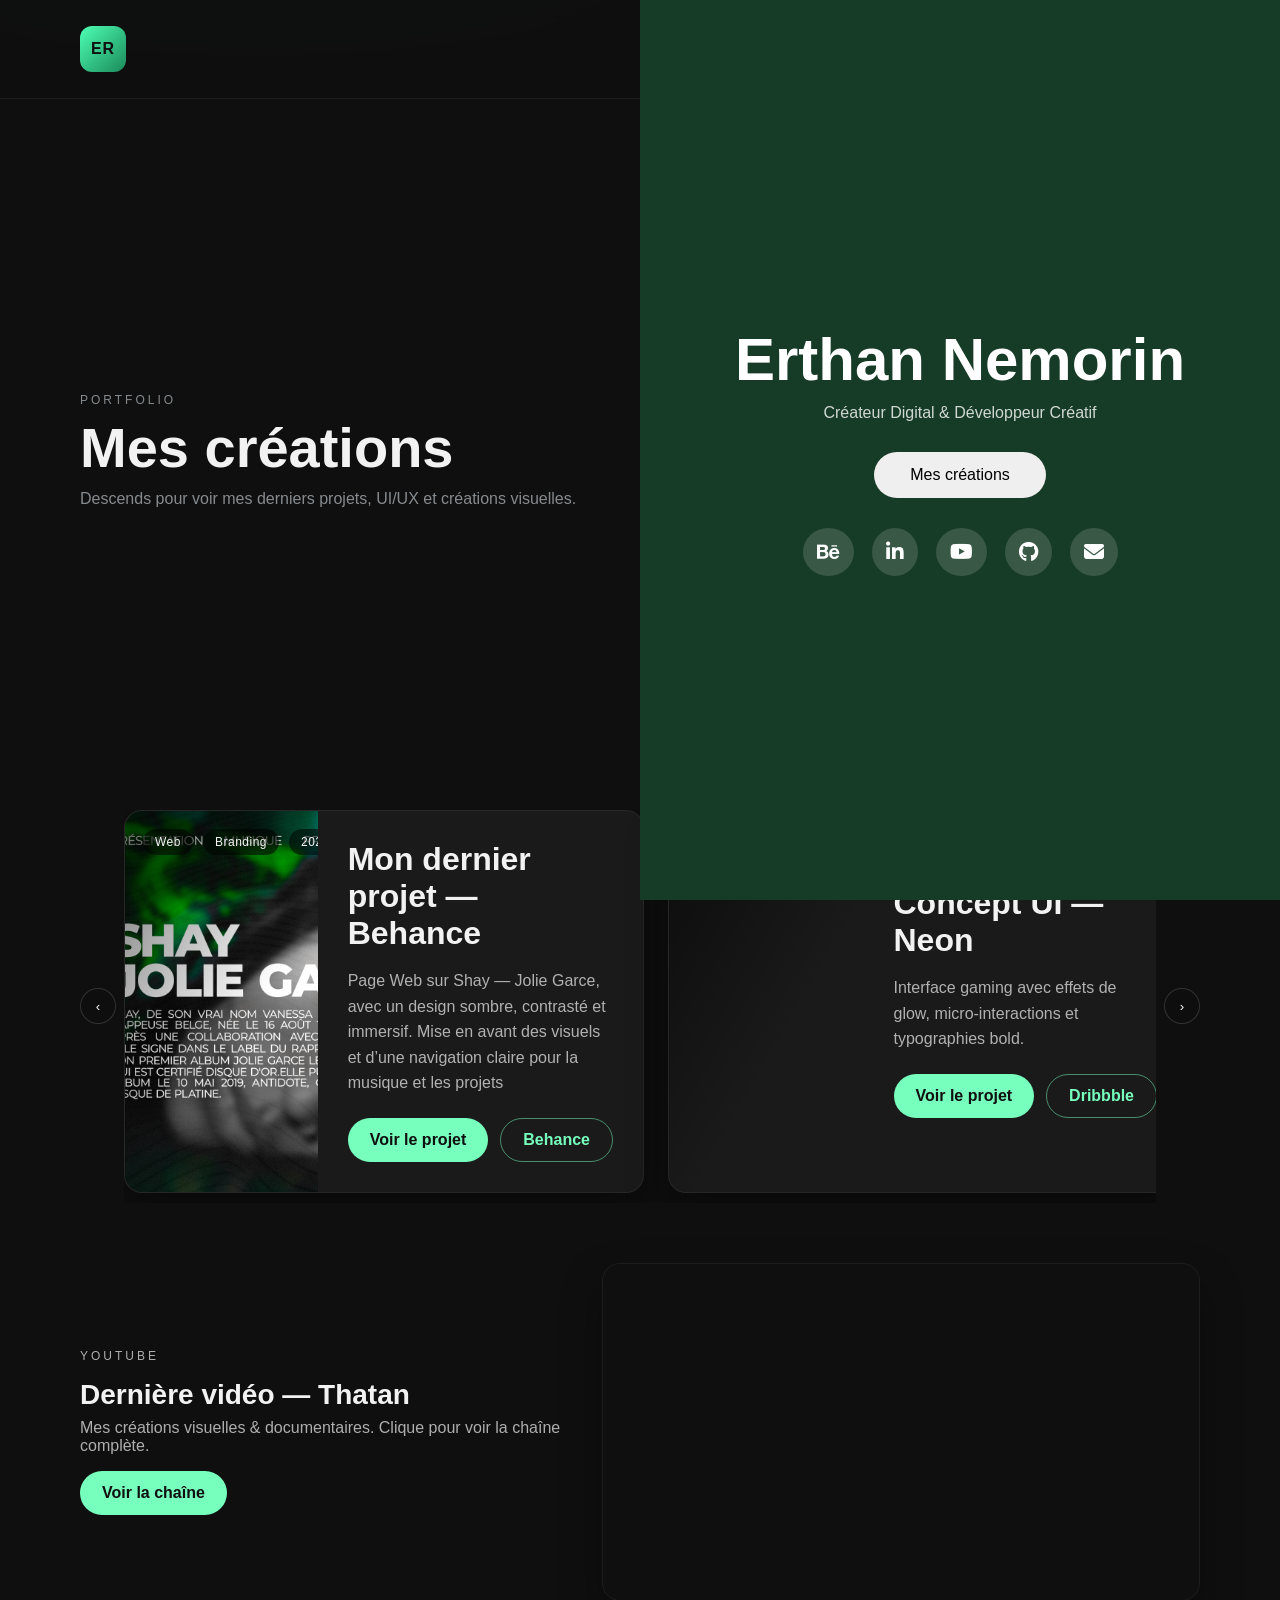
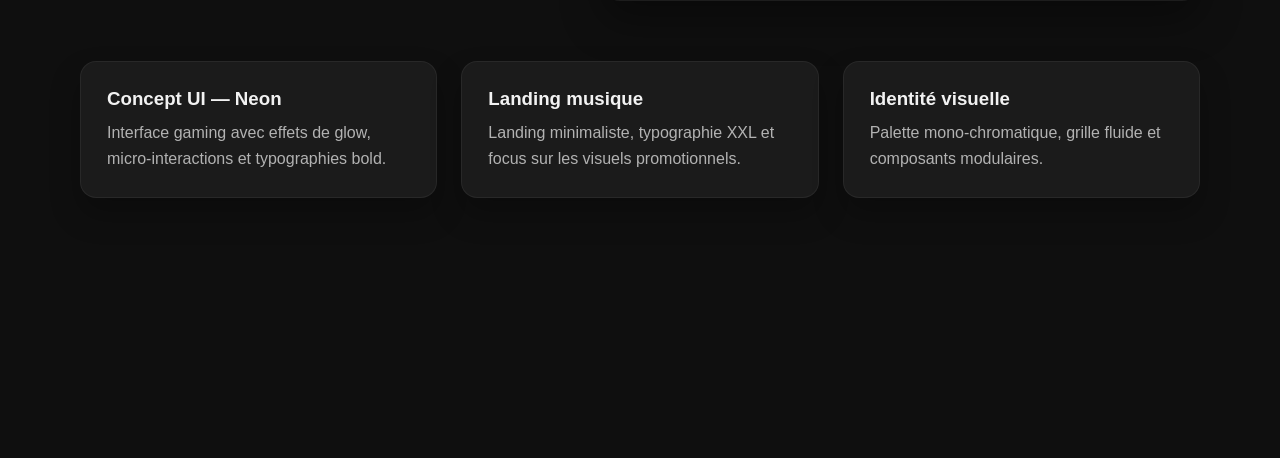
==== index.html @ 4cdd4294 "chore: first commit" ====
<!DOCTYPE html>
<html lang="fr">
<head>
  <meta charset="UTF-8">
  <title>Erthan.pro</title>

  <link rel="stylesheet" href="style.css">
  <link rel="stylesheet" href="https://cdnjs.cloudflare.com/ajax/libs/font-awesome/6.5.0/css/all.min.css">

</head>
<body>

<!-- CONTENU PROJETS (en arrière plan) -->
<div id="project-container">
  <header class="topbar">
    <div class="logo">ER</div>
    <nav class="nav">
      <a href="index.html">Accueil</a>
      <a href="presentation.html">Présentation</a>
      <a class="active" href="projets.html">Projet</a>
      <a href="index.html#musique">Compétences</a>
      <a href="index.html#disque">Contacts</a>
    </nav>
  </header>

  <main class="page">
    <section class="hero">
      <div class="hero__text">
        <p class="hero__kicker">Portfolio</p>
        <h1>Mes créations</h1>
        <p class="hero__sub">Descends pour voir mes derniers projets, UI/UX et créations visuelles.</p>
      </div>
      <div class="hero__glow" aria-hidden="true"></div>
    </section>

    <section class="showcase">
      <div class="carousel">
        <button class="carousel__btn" data-dir="prev" aria-label="Projet précédent">‹</button>
        <div class="carousel__track">
          <article class="project project--featured carousel__item">
            <div class="project__media">
              <img src="assets/images/Shay_antidote.png" alt="Projet Shay Jolie Garce">
              <div class="project__overlay"></div>
              <div class="project__labels">
                <span>Web</span>
                <span>Branding</span>
                <span>2026</span>
              </div>
            </div>
            <div class="project__content">
              <h2>Mon dernier projet — Behance</h2>
              <p>
                Page Web sur Shay — Jolie Garce, avec un design sombre, contrasté et immersif.
                Mise en avant des visuels et d’une navigation claire pour la musique et les projets
              </p>
              <div class="project__cta">
                <a class="btn" href="#">Voir le projet</a>
                <a class="btn btn--ghost" href="https://www.behance.net/erthannmr">Behance</a>
              </div>
            </div>
          </article>

          <article class="project project--featured carousel__item">
            <div class="project__media">
              <img src="assets/images/PHOTO_PP.png" alt="Projet identité visuelle">
              <div class="project__overlay"></div>
              <div class="project__labels">
                <span>UI/UX</span>
                <span>Concept</span>
                <span>2025</span>
              </div>
            </div>
            <div class="project__content">
              <h2>Concept UI — Neon</h2>
              <p>
                Interface gaming avec effets de glow, micro‑interactions et typographies bold.
              </p>
              <div class="project__cta">
                <a class="btn" href="#">Voir le projet</a>
                <a class="btn btn--ghost" href="#">Dribbble</a>
              </div>
            </div>
          </article>
        </div>
        <button class="carousel__btn" data-dir="next" aria-label="Projet suivant">›</button>
      </div>
    </section>

    <section class="video">
      <div class="video__text">
        <p class="video__kicker">YouTube</p>
        <h2>Dernière vidéo — Thatan</h2>
        <p>Mes créations visuelles & documentaires. Clique pour voir la chaîne complète.</p>
        <a class="btn" href="https://www.youtube.com/@thatan" target="_blank" rel="noreferrer">Voir la chaîne</a>
      </div>
      <div class="video__embed">
        <iframe
          src="https://www.youtube.com/embed/grFokdf-5Bk?rel=0&modestbranding=1"
          title="Documentaire Thatan"
          frameborder="0"
          allow="accelerometer; autoplay; clipboard-write; encrypted-media; gyroscope; picture-in-picture; web-share"
          referrerpolicy="strict-origin-when-cross-origin"
          allowfullscreen
        ></iframe>
      </div>
    </section>

    <section class="grid">
      <article class="card" style="--i:1;">
        <h3>Concept UI — Neon</h3>
        <p>Interface gaming avec effets de glow, micro‑interactions et typographies bold.</p>
      </article>
      <article class="card" style="--i:2;">
        <h3>Landing musique</h3>
        <p>Landing minimaliste, typographie XXL et focus sur les visuels promotionnels.</p>
      </article>
      <article class="card" style="--i:3;">
        <h3>Identité visuelle</h3>
        <p>Palette mono‑chromatique, grille fluide et composants modulaires.</p>
      </article>
    </section>
  </main>
</div>

<div id="scene">

  <div id="panel-left" class="panel"></div>

  <div id="panel-right" class="panel">
    <h1>Erthan Nemorin</h1>
    <p>Créateur Digital & Développeur Créatif</p>

    <button id="enterBtn">Mes créations</button>

    <div class="socials">
      <a href="https://www.behance.net/erthannmr" target="_blank"><i class="fa-brands fa-behance"></i></a>
      <a href="https://www.linkedin.com/in/erthan-nemorin-4249a22b4/" target="_blank"><i class="fa-brands fa-linkedin-in"></i></a>
      <a href="https://www.youtube.com/@thatan" target="_blank"><i class="fa-brands fa-youtube"></i></a>
      <a href="https://github.com/Thait4n" target="_blank"><i class="fa-brands fa-github"></i></a>
      <a href="mailto:erthan.pro@gmail.com"><i class="fa-solid fa-envelope"></i></a>  
    </div>
  </div>

</div>

<audio id="music" src="assets/sounds/ambiance.mp3" loop></audio>

<script src="script.js"></script>

</body>
</html>
---- style.css ----
*{
margin:0;
padding:0;
box-sizing:border-box;
font-family:Arial,Helvetica,sans-serif;
}

body{
background: radial-gradient(1200px 500px at 20% -10%, rgba(50,255,200,0.15), transparent 60%), #0f0f0f;
overflow:hidden;
}
#project-container .presentation{
    padding: 140px 20px 120px;
}

#project-container .hero{
    position: relative;
    min-height: 70vh;
    display: flex;
    align-items: center;
    justify-content: center;
}

#project-container .hero__cloud{
    width: min(720px, 90vw);
    height: 320px;
    border-radius: 180px;
    background: linear-gradient(135deg, #1c1e1f, #2b2e30);
    box-shadow: 0 30px 80px rgba(0,0,0,0.45);
    filter: contrast(1.2) saturate(0.9);
    animation: posterizeFade 1.6s steps(14) forwards;
}

#project-container .hero__cloud::before,
#project-container .hero__cloud::after{
    content: "";
    position: absolute;
    background: inherit;
    border-radius: 50%;
    filter: inherit;
}

#project-container .hero__cloud::before{
    width: 220px;
    height: 220px;
    top: -70px;
    left: 80px;
}

#project-container .hero__cloud::after{
    width: 260px;
    height: 260px;
    top: -90px;
    right: 60px;
}

#project-container .hero__content{
    position: absolute;
    text-align: center;
    animation: posterizeFade 1.8s steps(14) forwards;
}

#project-container .hero__eyebrow{
    letter-spacing: 4px;
    text-transform: uppercase;
    font-size: 12px;
    color: #b9c0c6;
    margin-bottom: 10px;
}

#project-container .hero h1{
    font-size: 48px;
    margin-bottom: 10px;
}

#project-container .hero p{
    color: #b9c0c6;
}

#project-container .hero__path{
    position: absolute;
    bottom: -40px;
    width: 6px;
    height: 140px;
    background: #7dffc5;
    border-radius: 10px;
    filter: drop-shadow(0 0 10px rgba(125,255,197,0.6));
    animation: pathPulse 2s steps(14) infinite;
}

#project-container .journey{
    max-width: 960px;
    margin: 0 auto;
    padding: 0 20px 120px;
}

#project-container .step{
    position: relative;
    display: flex;
    flex-direction: column;
    align-items: center;
    padding: 60px 0;
    opacity: 0;
    transform: translateY(20px);
    transition: opacity .4s steps(14), transform .4s steps(14);
}

#project-container .step.is-visible{
    opacity: 1;
    transform: translateY(0);
}

#project-container .cloud{
    width: min(640px, 90vw);
    background: linear-gradient(145deg, #1c1e1f, #2b2e30);
    border-radius: 120px;
    padding: 32px 40px;
    text-align: center;
    box-shadow: 0 24px 60px rgba(0,0,0,0.35);
    animation: posterizeFloat 1.8s steps(14) infinite;
}

#project-container .cloud h2{
    font-size: 24px;
    margin-bottom: 8px;
}

#project-container .cloud p{
    color: #b9c0c6;
    line-height: 1.6;
}

#project-container .path-node{
    width: 10px;
    height: 120px;
    background: #7dffc5;
    border-radius: 10px;
    margin-top: 20px;
    filter: drop-shadow(0 0 10px rgba(125,255,197,0.6));
    animation: pathPulse 2s steps(14) infinite;
}

#project-container .journey__end{
    display: flex;
    justify-content: center;
    align-items: center;
    margin-top: 30px;
    color: #b9c0c6;
    letter-spacing: 3px;
    text-transform: uppercase;
    font-size: 12px;
}

@keyframes posterizeFade{
    0%{opacity:0; transform:translateY(20px);} 
    100%{opacity:1; transform:translateY(0);} 
}

@keyframes posterizeFloat{
    0%,100%{transform:translateY(0);}    
    50%{transform:translateY(-6px);}    
}

@keyframes pathPulse{
    0%,100%{opacity:.9;} 
    50%{opacity:.4;} 
}

@media (max-width: 640px){
    #project-container .hero h1{font-size:36px;}
    #project-container .cloud{border-radius:80px; padding:26px 28px;}
}

body.doors-open{
    overflow:auto;
}

/* PROJETS STYLES (Intégrés) */
#project-container {
    position: relative;
    z-index: 0;
    color: #f2f2f2;
    background: transparent;
    padding-bottom: 140px;
    pointer-events: none;
}

#project-container *{
    font-family: Arial,Helvetica,sans-serif;
}

#project-container .topbar{
    position: fixed;
    top: 0;
    left: 0;
    width: 100%;
    z-index: 10;
    display: flex;
    justify-content: space-between;
    align-items: center;
    padding: 26px 80px;
    background: rgba(15,15,15,0.85);
    backdrop-filter: blur(10px);
    border-bottom: 1px solid rgba(255,255,255,0.06);
    animation: fadeDown .8s ease forwards;
}

#project-container .logo{
    width: 46px;
    height: 46px;
    border-radius: 12px;
    background: linear-gradient(135deg,#4dffb3,#1b8a5b);
    display: grid;
    place-items: center;
    color: #0f0f0f;
    font-weight: 700;
    letter-spacing: 1px;
}

#project-container .nav{
    display: flex;
    gap: 28px;
}

#project-container .nav a{
    color: #eaeaea;
    text-decoration: none;
    font-weight: 500;
    letter-spacing: .5px;
    opacity: .75;
    transition: .3s;
}

#project-container .nav a:hover,
#project-container .nav a.active{
    opacity: 1;
    color: #76ffbd;
}

#project-container .page{
    padding: 120px 80px 120px;
    display: flex;
    flex-direction: column;
    gap: 60px;
}

#project-container .hero{
    position: relative;
    padding: 40px 0 10px;
    display: flex;
    align-items: center;
    justify-content: space-between;
    overflow: visible;
}

#project-container .hero__text{
    max-width: 620px;
    animation: fadeUp .9s ease forwards;
}

#project-container .hero__kicker{
    text-transform: uppercase;
    letter-spacing: 3px;
    font-size: 12px;
    opacity: .7;
    margin-bottom: 8px;
}

#project-container .hero h1{
    font-size: 56px;
    margin-bottom: 10px;
}

#project-container .hero__sub{
    opacity: .7;
    font-size: 16px;
}

#project-container .hero__glow{
    position: absolute;
    right: 10%;
    top: -40px;
    width: 240px;
    height: 240px;
    background: radial-gradient(circle, rgba(118,255,189,.25), transparent 60%);
    filter: blur(10px);
    animation: pulse 3.5s ease-in-out infinite;
}

#project-container .showcase{
    position: relative;
}

#project-container .carousel{
    position: relative;
    padding: 0 44px;
}

#project-container .carousel__track{
    display: grid;
    grid-auto-flow: column;
    grid-auto-columns: minmax(520px, 70vw);
    gap: 24px;
    overflow-x: auto;
    overflow-y: hidden;
    scroll-snap-type: x mandatory;
    scroll-behavior: smooth;
    padding-bottom: 10px;
}

#project-container .carousel__track::-webkit-scrollbar{
    height: 8px;
}

#project-container .carousel__track::-webkit-scrollbar-thumb{
    background: rgba(255,255,255,0.1);
    border-radius: 999px;
}

#project-container .carousel__item{
    scroll-snap-align: start;
}

#project-container .carousel__btn{
    position: absolute;
    top: 50%;
    transform: translateY(-50%);
    width: 36px;
    height: 36px;
    border-radius: 50%;
    border: 1px solid rgba(255,255,255,0.15);
    background: rgba(15,15,15,0.9);
    color: #fff;
    cursor: pointer;
    z-index: 2;
    transition: .3s;
}

#project-container .carousel__btn:hover{
    background: #1f1f1f;
}

#project-container .carousel__btn[data-dir="prev"]{
    left: 0;
}

#project-container .carousel__btn[data-dir="next"]{
    right: 0;
}

#project-container .project{
    background: #1a1a1a;
    border-radius: 18px;
    overflow: hidden;
    border: 1px solid rgba(255,255,255,0.06);
    box-shadow: 0 20px 40px rgba(0,0,0,.35);
    animation: fadeUp 1s ease forwards;
}

#project-container .project.carousel__item{
    min-height: 320px;
}

#project-container .project--featured{
    display: grid;
    grid-template-columns: 1.1fr 1fr;
    min-height: 340px;
}

#project-container .project__media{
    position: relative;
    overflow: hidden;
}

#project-container .project__media img{
    width: 100%;
    height: 100%;
    object-fit: cover;
    filter: saturate(1.1);
    transform: scale(1.05);
    transition: transform .8s ease;
}

#project-container .project__overlay{
    position: absolute;
    inset: 0;
    background: linear-gradient(120deg, rgba(0,0,0,.55), transparent 60%);
}

#project-container .project__labels{
    position: absolute;
    top: 18px;
    left: 18px;
    display: flex;
    gap: 10px;
}

#project-container .project__labels span{
    background: rgba(0,0,0,.55);
    padding: 6px 12px;
    border-radius: 999px;
    font-size: 12px;
    letter-spacing: .5px;
}

#project-container .project__content{
    padding: 30px;
    display: flex;
    flex-direction: column;
    justify-content: center;
    gap: 16px;
}

#project-container .project__content h2{
    font-size: 32px;
}

#project-container .project__content p{
    opacity: .7;
    line-height: 1.6;
}

#project-container .project__cta{
    display: flex;
    gap: 12px;
    margin-top: 6px;
}

#project-container .btn{
    background: #76ffbd;
    color: #0f0f0f;
    padding: 12px 22px;
    min-height: 44px;
    border-radius: 999px;
    text-decoration: none;
    font-weight: 600;
    display: inline-flex;
    align-items: center;
    justify-content: center;
    text-align: center;
    line-height: 1;
    white-space: nowrap;
    transition: transform .3s ease, box-shadow .3s ease;
}

#project-container .btn--ghost{
    background: transparent;
    color: #76ffbd;
    border: 1px solid rgba(118,255,189,.5);
}

#project-container .btn:hover{
    transform: translateY(-2px);
    box-shadow: 0 12px 24px rgba(118,255,189,.2);
}

#project-container .project--featured:hover .project__media img{
    transform: scale(1.12);
}

#project-container .project--placeholder{
    display: grid;
    place-items: center;
    background: #2a2a2a;
}

#project-container .video{
    display: grid;
    grid-template-columns: 1fr 1.2fr;
    gap: 24px;
    align-items: center;
}

#project-container .video__kicker{
    text-transform: uppercase;
    letter-spacing: 3px;
    font-size: 12px;
    opacity: .7;
    margin-bottom: 8px;
}

#project-container .video__text h2{
    font-size: 28px;
    margin-bottom: 8px;
}

#project-container .video__text p{
    opacity: .7;
    margin-bottom: 16px;
}

#project-container .video__embed{
    position: relative;
    padding-top: 56.25%;
    border-radius: 18px;
    overflow: hidden;
    border: 1px solid rgba(255,255,255,0.06);
    box-shadow: 0 20px 40px rgba(0,0,0,.35);
}

#project-container .video__embed iframe{
    position: absolute;
    inset: 0;
    width: 100%;
    height: 100%;
}

#project-container .placeholder{
    text-align: center;
    opacity: .7;
    transition: .3s ease;
}

#project-container .placeholder__icon{
    display: inline-grid;
    place-items: center;
    width: 52px;
    height: 52px;
    border-radius: 50%;
    background: rgba(255,255,255,.1);
    font-size: 26px;
    margin-bottom: 10px;
}

#project-container .project--placeholder:hover .placeholder{
    opacity: 1;
    transform: translateY(-6px);
}

#project-container .grid{
    display: grid;
    grid-template-columns: repeat(auto-fit,minmax(240px,1fr));
    gap: 24px;
}

#project-container .card{
    background: #1b1b1b;
    padding: 26px;
    border-radius: 16px;
    border: 1px solid rgba(255,255,255,0.06);
    box-shadow: 0 16px 30px rgba(0,0,0,.25);
    animation: fadeUp .9s ease forwards;
    animation-delay: calc(var(--i) * 120ms);
    opacity: 0;
}

#project-container .card h3{
    margin-bottom: 10px;
}

#project-container .card p{
    opacity: .7;
    line-height: 1.6;
}

#project-container .card:hover{
    transform: translateY(-6px);
    transition: .3s;
}

@keyframes fadeUp{
    from{opacity:0; transform:translateY(20px);} 
    to{opacity:1; transform:translateY(0);} 
}

@keyframes fadeDown{
    from{opacity:0; transform:translateY(-20px);} 
    to{opacity:1; transform:translateY(0);} 
}

@keyframes pulse{
    0%,100%{transform:scale(1);} 
    50%{transform:scale(1.1);} 
}

@media (max-width: 1024px){
    #project-container .showcase{grid-template-columns:1fr;}
    #project-container .project--featured{grid-template-columns:1fr;}
    #project-container .topbar{padding:20px 30px;}
    #project-container .page{padding:40px 30px 80px;}
    #project-container .carousel{padding:0 10px;}
    #project-container .carousel__track{grid-auto-columns:minmax(280px, 85vw);}
    #project-container .carousel__btn{display:none;}
    #project-container .video{grid-template-columns:1fr;}
}

@media (max-width: 640px){
    #project-container .nav{display:none;}
    #project-container .hero h1{font-size:38px;}
    #project-container .project__content h2{font-size:26px;}
}

/* SCENE */

#scene{
position:fixed;
inset:0;
display:flex;
transition:transform 1.6s ease-in-out;
}

/* PANELS */

.panel{
width:50%;
height:100%;
transition:transform 1.5s ease-in-out;
}

/* LEFT */

#panel-left{
background:url("assets/images/PHOTO_PP.png") center/cover no-repeat;
}

/* RIGHT */

#panel-right{
background:#163b26;
color:white;
display:flex;
flex-direction:column;
align-items:center;
justify-content:center;
text-align:center;
}

/* TEXT */

#panel-right h1{
font-size:60px;
margin-bottom:10px;
}

#panel-right p{
opacity:.8;
margin-bottom:30px;
}

#panel-right button{
padding:14px 36px;
border:none;
border-radius:40px;
cursor:pointer;
font-size:16px;
}

/* SOCIALS */

.socials{
display:flex;
gap:18px;
margin-top:30px;
}

.socials a {
text-decoration: none;
color: inherit;
}

.socials i{
font-size:20px;
background:rgba(255,255,255,.15);
padding:14px;
border-radius:50%;
cursor:pointer;
transition:.3s;
display: inline-block; /* Pour que le transform fonctionne bien */
}

.socials i:hover{
background:white;
color:black;
transform: translateY(-8px);
}

/* OPEN DOOR */

.open #panel-left{
transform:translateX(-100%);
}

.open #panel-right{
transform:translateX(100%);
}

/* ZOOM */

.zoom{
transform:scale(2.3);
}

/* Assure que la scène est au-dessus */
#scene {
    z-index: 10;
}

.doors-open #scene{
    pointer-events:none;
}

.doors-open #project-container{
    pointer-events:auto;
}
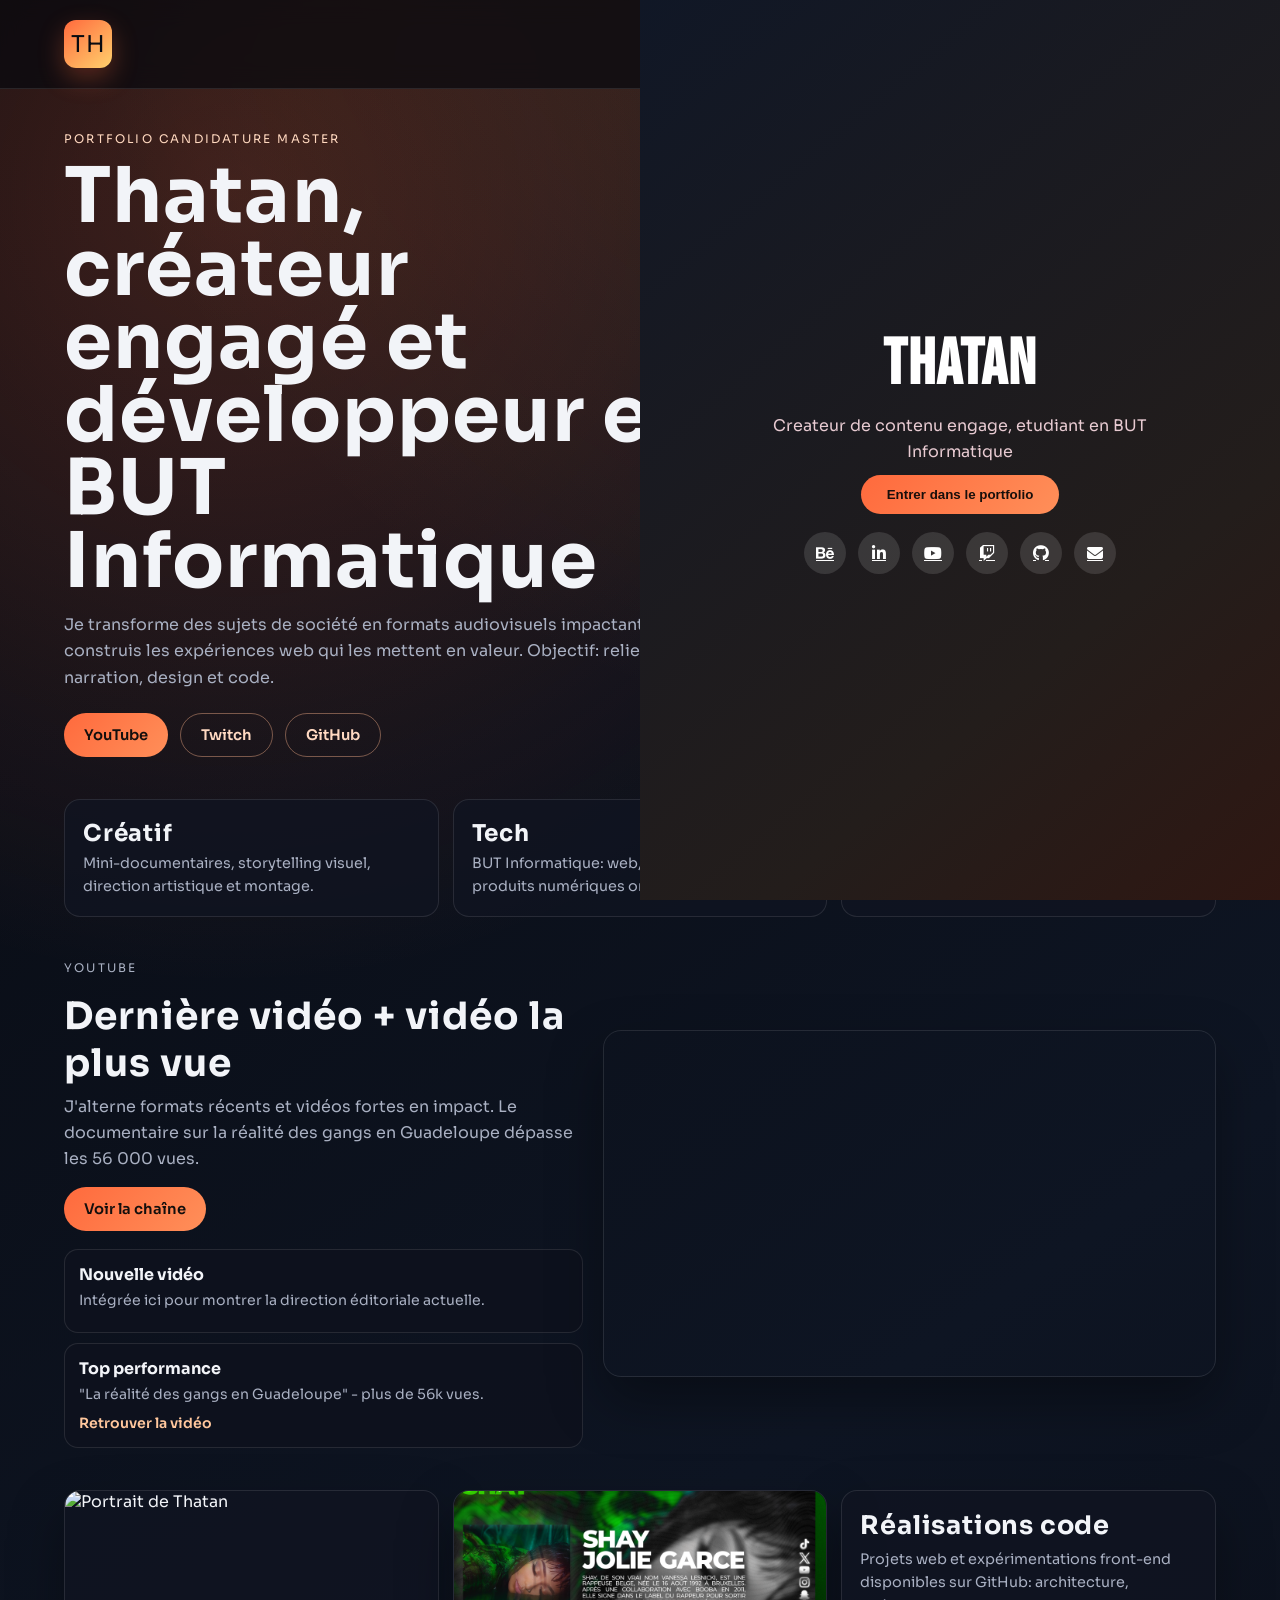
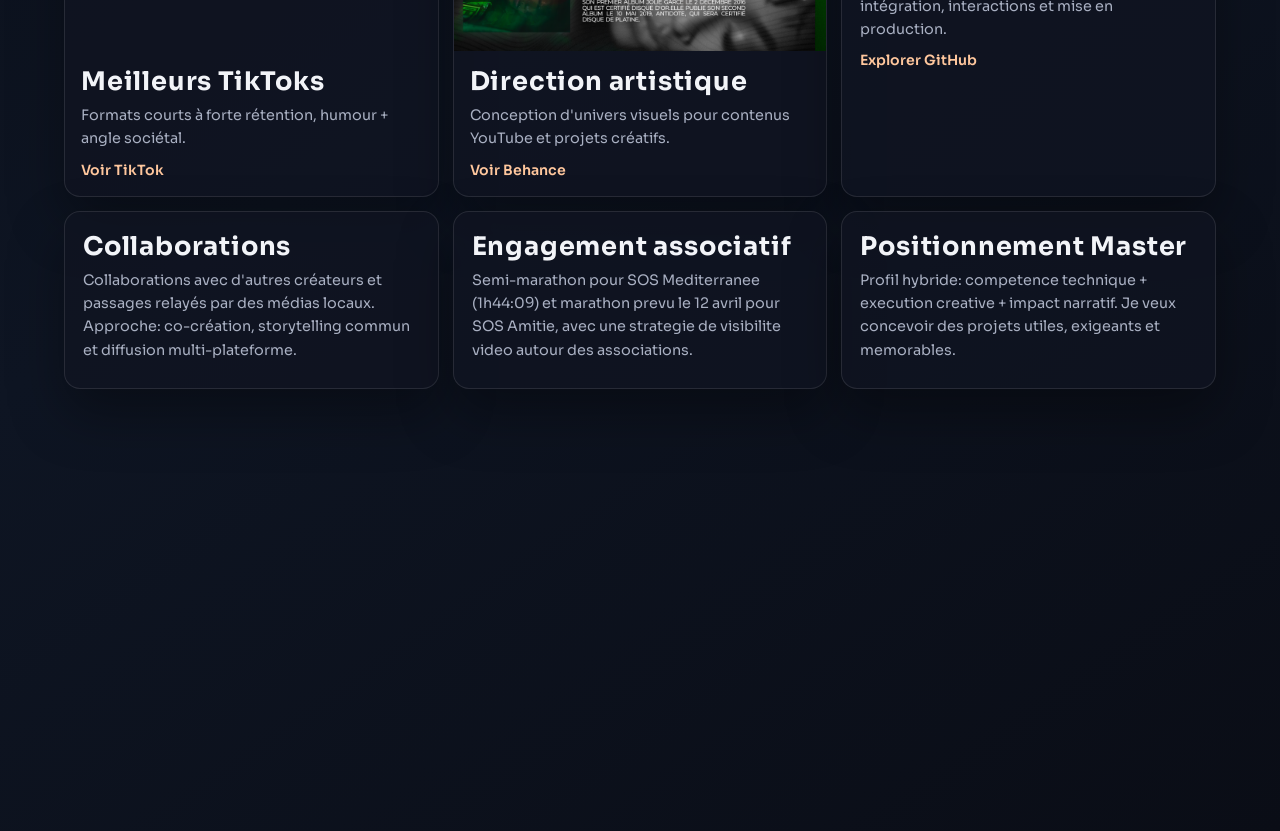
==== commit 140cff96: ""Portfolio V2"" ====
--- a/index.html
+++ b/index.html
@@ -2,7 +2,8 @@
 <html lang="fr">
 <head>
   <meta charset="UTF-8">
-  <title>Erthan.pro</title>
+  <meta name="viewport" content="width=device-width, initial-scale=1.0">
+  <title>Thatan | Portfolio Master</title>
 
   <link rel="stylesheet" href="style.css">
   <link rel="stylesheet" href="https://cdnjs.cloudflare.com/ajax/libs/font-awesome/6.5.0/css/all.min.css">
@@ -10,92 +11,92 @@
 </head>
 <body>
 
-<!-- CONTENU PROJETS (en arrière plan) -->
+<!-- CONTENU PRINCIPAL (révélé après ouverture des panneaux) -->
 <div id="project-container">
   <header class="topbar">
-    <div class="logo">ER</div>
+    <div class="logo">TH</div>
     <nav class="nav">
-      <a href="index.html">Accueil</a>
+      <a class="active" href="index.html">Accueil</a>
       <a href="presentation.html">Présentation</a>
-      <a class="active" href="projets.html">Projet</a>
-      <a href="index.html#musique">Compétences</a>
-      <a href="index.html#disque">Contacts</a>
+      <a href="projets.html">Projets</a>
+      <a href="#realisations">Réalisations</a>
+      <a href="#contact">Contact</a>
     </nav>
   </header>
 
   <main class="page">
-    <section class="hero">
+    <section class="hero" id="accueil">
       <div class="hero__text">
-        <p class="hero__kicker">Portfolio</p>
-        <h1>Mes créations</h1>
-        <p class="hero__sub">Descends pour voir mes derniers projets, UI/UX et créations visuelles.</p>
+        <p class="hero__kicker" data-reveal>Portfolio Candidature Master</p>
+        <h1 data-reveal>Thatan, créateur engagé et développeur en BUT Informatique</h1>
+        <p class="hero__sub" data-reveal>
+          Je transforme des sujets de société en formats audiovisuels impactants, puis je construis
+          les expériences web qui les mettent en valeur. Objectif: relier narration, design et code.
+        </p>
+        <div class="hero__actions" data-reveal>
+          <a class="btn" href="https://www.youtube.com/@thatan" target="_blank" rel="noreferrer">YouTube</a>
+          <a class="btn btn--ghost" href="https://www.twitch.tv/im_thatan" target="_blank" rel="noreferrer">Twitch</a>
+          <a class="btn btn--ghost" href="https://github.com/Thait4n" target="_blank" rel="noreferrer">GitHub</a>
+        </div>
+      </div>
+
+      <div class="hero__metrics" data-reveal>
+        <article class="metric">
+          <p class="metric__value">13k+</p>
+          <p class="metric__label">abonnés YouTube</p>
+        </article>
+        <article class="metric">
+          <p class="metric__value">7.5k+</p>
+          <p class="metric__label">followers Twitch</p>
+        </article>
+        <article class="metric">
+          <p class="metric__value">+3M</p>
+          <p class="metric__label">vues cumulées sur YouTube</p>
+        </article>
       </div>
       <div class="hero__glow" aria-hidden="true"></div>
     </section>
 
-    <section class="showcase">
-      <div class="carousel">
-        <button class="carousel__btn" data-dir="prev" aria-label="Projet précédent">‹</button>
-        <div class="carousel__track">
-          <article class="project project--featured carousel__item">
-            <div class="project__media">
-              <img src="assets/images/Shay_antidote.png" alt="Projet Shay Jolie Garce">
-              <div class="project__overlay"></div>
-              <div class="project__labels">
-                <span>Web</span>
-                <span>Branding</span>
-                <span>2026</span>
-              </div>
-            </div>
-            <div class="project__content">
-              <h2>Mon dernier projet — Behance</h2>
-              <p>
-                Page Web sur Shay — Jolie Garce, avec un design sombre, contrasté et immersif.
-                Mise en avant des visuels et d’une navigation claire pour la musique et les projets
-              </p>
-              <div class="project__cta">
-                <a class="btn" href="#">Voir le projet</a>
-                <a class="btn btn--ghost" href="https://www.behance.net/erthannmr">Behance</a>
-              </div>
-            </div>
-          </article>
-
-          <article class="project project--featured carousel__item">
-            <div class="project__media">
-              <img src="assets/images/PHOTO_PP.png" alt="Projet identité visuelle">
-              <div class="project__overlay"></div>
-              <div class="project__labels">
-                <span>UI/UX</span>
-                <span>Concept</span>
-                <span>2025</span>
-              </div>
-            </div>
-            <div class="project__content">
-              <h2>Concept UI — Neon</h2>
-              <p>
-                Interface gaming avec effets de glow, micro‑interactions et typographies bold.
-              </p>
-              <div class="project__cta">
-                <a class="btn" href="#">Voir le projet</a>
-                <a class="btn btn--ghost" href="#">Dribbble</a>
-              </div>
-            </div>
-          </article>
-        </div>
-        <button class="carousel__btn" data-dir="next" aria-label="Projet suivant">›</button>
-      </div>
-    </section>
-
-    <section class="video">
+    <section class="identity-strip" data-reveal>
+      <article>
+        <h3>Créatif</h3>
+        <p>Mini-documentaires, storytelling visuel, direction artistique et montage.</p>
+      </article>
+      <article>
+        <h3>Tech</h3>
+        <p>BUT Informatique: web, logique logicielle, produits numériques orientés usage.</p>
+      </article>
+      <article>
+        <h3>Engagé</h3>
+        <p>Sujets de société, actions terrain, contenus qui ouvrent le débat.</p>
+      </article>
+    </section>
+
+    <section class="video" id="realisations">
       <div class="video__text">
         <p class="video__kicker">YouTube</p>
-        <h2>Dernière vidéo — Thatan</h2>
-        <p>Mes créations visuelles & documentaires. Clique pour voir la chaîne complète.</p>
+        <h2>Dernière vidéo + vidéo la plus vue</h2>
+        <p>
+          J'alterne formats récents et vidéos fortes en impact. Le documentaire sur la réalité des gangs
+          en Guadeloupe dépasse les 56 000 vues.
+        </p>
         <a class="btn" href="https://www.youtube.com/@thatan" target="_blank" rel="noreferrer">Voir la chaîne</a>
+
+        <div class="video__highlights">
+          <article class="highlight">
+            <h3>Nouvelle vidéo</h3>
+            <p>Intégrée ici pour montrer la direction éditoriale actuelle.</p>
+          </article>
+          <article class="highlight">
+            <h3>Top performance</h3>
+            <p>"La réalité des gangs en Guadeloupe" - plus de 56k vues.</p>
+            <a href="https://www.youtube.com/results?search_query=La+r%C3%A9alit%C3%A9+des+Gangs+en+Guadeloupe+Thatan" target="_blank" rel="noreferrer">Retrouver la vidéo</a>
+          </article>
+        </div>
       </div>
       <div class="video__embed">
         <iframe
-          src="https://www.youtube.com/embed/grFokdf-5Bk?rel=0&modestbranding=1"
+          src="https://www.youtube.com/embed/grFokdf-5Bk?si=JfrdYicKxzq-cbaz"
           title="Documentaire Thatan"
           frameborder="0"
           allow="accelerometer; autoplay; clipboard-write; encrypted-media; gyroscope; picture-in-picture; web-share"
@@ -105,19 +106,69 @@
       </div>
     </section>
 
-    <section class="grid">
-      <article class="card" style="--i:1;">
-        <h3>Concept UI — Neon</h3>
-        <p>Interface gaming avec effets de glow, micro‑interactions et typographies bold.</p>
-      </article>
-      <article class="card" style="--i:2;">
-        <h3>Landing musique</h3>
-        <p>Landing minimaliste, typographie XXL et focus sur les visuels promotionnels.</p>
-      </article>
-      <article class="card" style="--i:3;">
-        <h3>Identité visuelle</h3>
-        <p>Palette mono‑chromatique, grille fluide et composants modulaires.</p>
-      </article>
+    <section class="cards-grid" data-reveal>
+      <article class="card card--media">
+        <img src="assets/images/PHOTO_PP.png" alt="Portrait de Thatan">
+        <div>
+          <h3>Meilleurs TikToks</h3>
+          <p>Formats courts à forte rétention, humour + angle sociétal.</p>
+          <a href="https://www.tiktok.com/@thatan" target="_blank" rel="noreferrer">Voir TikTok</a>
+        </div>
+      </article>
+
+      <article class="card card--media">
+        <img src="assets/images/Shay_antidote.png" alt="Projet Behance">
+        <div>
+          <h3>Direction artistique</h3>
+          <p>Conception d'univers visuels pour contenus YouTube et projets créatifs.</p>
+          <a href="https://www.behance.net/erthannmr" target="_blank" rel="noreferrer">Voir Behance</a>
+        </div>
+      </article>
+
+      <article class="card">
+        <h3>Réalisations code</h3>
+        <p>
+          Projets web et expérimentations front-end disponibles sur GitHub: architecture,
+          intégration, interactions et mise en production.
+        </p>
+        <a href="https://github.com/Thait4n" target="_blank" rel="noreferrer">Explorer GitHub</a>
+      </article>
+
+      <article class="card">
+        <h3>Collaborations</h3>
+        <p>
+          Collaborations avec d'autres créateurs et passages relayés par des médias locaux.
+          Approche: co-création, storytelling commun et diffusion multi-plateforme.
+        </p>
+      </article>
+
+      <article class="card">
+        <h3>Engagement associatif</h3>
+        <p>
+          Semi-marathon pour SOS Mediterranee (1h44:09) et marathon prevu le 12 avril pour SOS Amitie,
+          avec une strategie de visibilite video autour des associations.
+        </p>
+      </article>
+
+      <article class="card">
+        <h3>Positionnement Master</h3>
+        <p>
+          Profil hybride: competence technique + execution creative + impact narratif.
+          Je veux concevoir des projets utiles, exigeants et memorables.
+        </p>
+      </article>
+    </section>
+
+    <section class="contact" id="contact" data-reveal>
+      <h2>Discutons d'une collaboration ou d'une admission</h2>
+      <p>
+        Disponible pour echanges, entretiens et projets. Je peux presenter une selection de travaux
+        YouTube, Twitch, TikTok et projets de developpement.
+      </p>
+      <div class="contact__actions">
+        <a class="btn" href="mailto:erthan.pro@gmail.com">Contact Mail</a>
+        <a class="btn btn--ghost" href="https://www.linkedin.com/in/erthan-nemorin-4249a22b4/" target="_blank" rel="noreferrer">LinkedIn</a>
+      </div>
     </section>
   </main>
 </div>
@@ -127,15 +178,16 @@
   <div id="panel-left" class="panel"></div>
 
   <div id="panel-right" class="panel">
-    <h1>Erthan Nemorin</h1>
-    <p>Créateur Digital & Développeur Créatif</p>
-
-    <button id="enterBtn">Mes créations</button>
+    <h1>Thatan</h1>
+    <p>Createur de contenu engage, etudiant en BUT Informatique</p>
+
+    <button id="enterBtn">Entrer dans le portfolio</button>
 
     <div class="socials">
       <a href="https://www.behance.net/erthannmr" target="_blank"><i class="fa-brands fa-behance"></i></a>
       <a href="https://www.linkedin.com/in/erthan-nemorin-4249a22b4/" target="_blank"><i class="fa-brands fa-linkedin-in"></i></a>
       <a href="https://www.youtube.com/@thatan" target="_blank"><i class="fa-brands fa-youtube"></i></a>
+      <a href="https://www.twitch.tv/im_thatan" target="_blank"><i class="fa-brands fa-twitch"></i></a>
       <a href="https://github.com/Thait4n" target="_blank"><i class="fa-brands fa-github"></i></a>
       <a href="mailto:erthan.pro@gmail.com"><i class="fa-solid fa-envelope"></i></a>  
     </div>
--- a/style.css
+++ b/style.css
@@ -1,704 +1,536 @@
-*{
-margin:0;
-padding:0;
-box-sizing:border-box;
-font-family:Arial,Helvetica,sans-serif;
-}
-
-body{
-background: radial-gradient(1200px 500px at 20% -10%, rgba(50,255,200,0.15), transparent 60%), #0f0f0f;
-overflow:hidden;
-}
-#project-container .presentation{
-    padding: 140px 20px 120px;
-}
-
-#project-container .hero{
-    position: relative;
-    min-height: 70vh;
-    display: flex;
-    align-items: center;
-    justify-content: center;
-}
-
-#project-container .hero__cloud{
-    width: min(720px, 90vw);
-    height: 320px;
-    border-radius: 180px;
-    background: linear-gradient(135deg, #1c1e1f, #2b2e30);
-    box-shadow: 0 30px 80px rgba(0,0,0,0.45);
-    filter: contrast(1.2) saturate(0.9);
-    animation: posterizeFade 1.6s steps(14) forwards;
-}
-
-#project-container .hero__cloud::before,
-#project-container .hero__cloud::after{
-    content: "";
-    position: absolute;
-    background: inherit;
-    border-radius: 50%;
-    filter: inherit;
-}
-
-#project-container .hero__cloud::before{
-    width: 220px;
-    height: 220px;
-    top: -70px;
-    left: 80px;
-}
-
-#project-container .hero__cloud::after{
-    width: 260px;
-    height: 260px;
-    top: -90px;
-    right: 60px;
-}
-
-#project-container .hero__content{
-    position: absolute;
-    text-align: center;
-    animation: posterizeFade 1.8s steps(14) forwards;
-}
-
-#project-container .hero__eyebrow{
-    letter-spacing: 4px;
-    text-transform: uppercase;
-    font-size: 12px;
-    color: #b9c0c6;
-    margin-bottom: 10px;
-}
-
-#project-container .hero h1{
-    font-size: 48px;
-    margin-bottom: 10px;
-}
-
-#project-container .hero p{
-    color: #b9c0c6;
-}
-
-#project-container .hero__path{
-    position: absolute;
-    bottom: -40px;
-    width: 6px;
-    height: 140px;
-    background: #7dffc5;
-    border-radius: 10px;
-    filter: drop-shadow(0 0 10px rgba(125,255,197,0.6));
-    animation: pathPulse 2s steps(14) infinite;
-}
-
-#project-container .journey{
-    max-width: 960px;
-    margin: 0 auto;
-    padding: 0 20px 120px;
-}
-
-#project-container .step{
-    position: relative;
-    display: flex;
-    flex-direction: column;
-    align-items: center;
-    padding: 60px 0;
-    opacity: 0;
-    transform: translateY(20px);
-    transition: opacity .4s steps(14), transform .4s steps(14);
-}
-
-#project-container .step.is-visible{
-    opacity: 1;
-    transform: translateY(0);
-}
-
-#project-container .cloud{
-    width: min(640px, 90vw);
-    background: linear-gradient(145deg, #1c1e1f, #2b2e30);
-    border-radius: 120px;
-    padding: 32px 40px;
-    text-align: center;
-    box-shadow: 0 24px 60px rgba(0,0,0,0.35);
-    animation: posterizeFloat 1.8s steps(14) infinite;
-}
-
-#project-container .cloud h2{
-    font-size: 24px;
-    margin-bottom: 8px;
-}
-
-#project-container .cloud p{
-    color: #b9c0c6;
-    line-height: 1.6;
-}
-
-#project-container .path-node{
-    width: 10px;
-    height: 120px;
-    background: #7dffc5;
-    border-radius: 10px;
-    margin-top: 20px;
-    filter: drop-shadow(0 0 10px rgba(125,255,197,0.6));
-    animation: pathPulse 2s steps(14) infinite;
-}
-
-#project-container .journey__end{
-    display: flex;
-    justify-content: center;
-    align-items: center;
-    margin-top: 30px;
-    color: #b9c0c6;
-    letter-spacing: 3px;
-    text-transform: uppercase;
-    font-size: 12px;
-}
-
-@keyframes posterizeFade{
-    0%{opacity:0; transform:translateY(20px);} 
-    100%{opacity:1; transform:translateY(0);} 
-}
-
-@keyframes posterizeFloat{
-    0%,100%{transform:translateY(0);}    
-    50%{transform:translateY(-6px);}    
-}
-
-@keyframes pathPulse{
-    0%,100%{opacity:.9;} 
-    50%{opacity:.4;} 
-}
-
-@media (max-width: 640px){
-    #project-container .hero h1{font-size:36px;}
-    #project-container .cloud{border-radius:80px; padding:26px 28px;}
-}
-
-body.doors-open{
-    overflow:auto;
-}
-
-/* PROJETS STYLES (Intégrés) */
+@import url("https://fonts.googleapis.com/css2?family=Bebas+Neue&family=Sora:wght@300;400;500;600;700&display=swap");
+
+:root {
+  --bg: #090b11;
+  --bg-soft: #131826;
+  --ink: #f2f4f8;
+  --muted: #a9b0c2;
+  --accent: #ff6a3d;
+  --accent-soft: #ff8f59;
+  --line: rgba(255, 255, 255, 0.1);
+  --card: rgba(16, 20, 33, 0.76);
+  --shadow: 0 24px 54px rgba(0, 0, 0, 0.35);
+}
+
+* {
+  margin: 0;
+  padding: 0;
+  box-sizing: border-box;
+}
+
+body {
+  font-family: "Sora", sans-serif;
+  color: var(--ink);
+  background:
+    radial-gradient(circle at 18% 8%, rgba(255, 106, 61, 0.22), transparent 32%),
+    radial-gradient(circle at 78% -8%, rgba(255, 164, 90, 0.18), transparent 34%),
+    linear-gradient(145deg, #07090f, #0e1523 60%, #0a0d16);
+  overflow: hidden;
+}
+
+body.doors-open,
+body.projects-only {
+  overflow: auto;
+}
+
 #project-container {
-    position: relative;
-    z-index: 0;
-    color: #f2f2f2;
-    background: transparent;
-    padding-bottom: 140px;
-    pointer-events: none;
-}
-
-#project-container *{
-    font-family: Arial,Helvetica,sans-serif;
-}
-
-#project-container .topbar{
-    position: fixed;
-    top: 0;
-    left: 0;
+  position: relative;
+  z-index: 0;
+  pointer-events: none;
+  min-height: 100vh;
+  padding-bottom: 110px;
+}
+
+#project-container * {
+  font-family: "Sora", sans-serif;
+}
+
+.doors-open #project-container,
+.projects-only #project-container {
+  pointer-events: auto;
+}
+
+.topbar {
+  position: fixed;
+  top: 0;
+  left: 0;
+  width: 100%;
+  z-index: 20;
+  display: flex;
+  justify-content: space-between;
+  align-items: center;
+  padding: 20px 64px;
+  backdrop-filter: blur(12px);
+  background: rgba(7, 9, 15, 0.72);
+  border-bottom: 1px solid var(--line);
+}
+
+.logo {
+  width: 48px;
+  height: 48px;
+  border-radius: 12px;
+  display: grid;
+  place-items: center;
+  font-family: "Bebas Neue", sans-serif;
+  font-size: 1.45rem;
+  letter-spacing: 1px;
+  color: #090b11;
+  background: linear-gradient(140deg, var(--accent), #ffd16d);
+  box-shadow: 0 10px 26px rgba(255, 106, 61, 0.3);
+}
+
+.nav {
+  display: flex;
+  gap: 22px;
+}
+
+.nav a {
+  text-decoration: none;
+  color: var(--muted);
+  font-size: 0.95rem;
+  font-weight: 500;
+  transition: color 0.25s ease;
+}
+
+.nav a:hover,
+.nav a.active {
+  color: #ffffff;
+}
+
+.page {
+  padding: 132px 64px 80px;
+  max-width: 1280px;
+  margin: 0 auto;
+  display: grid;
+  gap: 42px;
+}
+
+.hero {
+  position: relative;
+  display: grid;
+  grid-template-columns: 1.4fr 1fr;
+  gap: 28px;
+}
+
+.hero__text {
+  display: grid;
+  gap: 14px;
+}
+
+.hero__kicker,
+.video__kicker {
+  text-transform: uppercase;
+  letter-spacing: 2.2px;
+  font-size: 0.74rem;
+  color: #ffd8bf;
+}
+
+.hero h1 {
+  font-family: "Bebas Neue", sans-serif;
+  font-size: clamp(2.2rem, 6vw, 4.8rem);
+  letter-spacing: 1.1px;
+  line-height: 0.95;
+  max-width: 16ch;
+}
+
+.hero__sub {
+  color: var(--muted);
+  font-size: 1rem;
+  line-height: 1.65;
+  max-width: 62ch;
+}
+
+.hero__actions {
+  display: flex;
+  flex-wrap: wrap;
+  gap: 12px;
+  margin-top: 8px;
+}
+
+.hero__metrics {
+  display: grid;
+  grid-template-columns: repeat(1, minmax(0, 1fr));
+  gap: 12px;
+}
+
+.metric {
+  border: 1px solid var(--line);
+  background: var(--card);
+  border-radius: 16px;
+  padding: 18px;
+  box-shadow: var(--shadow);
+}
+
+.metric__value {
+  font-family: "Bebas Neue", sans-serif;
+  font-size: 2rem;
+  color: #ffd490;
+  letter-spacing: 1px;
+}
+
+.metric__label {
+  color: var(--muted);
+  font-size: 0.86rem;
+}
+
+.hero__glow {
+  position: absolute;
+  right: -8%;
+  top: -28px;
+  width: 280px;
+  height: 280px;
+  border-radius: 50%;
+  background: radial-gradient(circle, rgba(255, 106, 61, 0.4), transparent 64%);
+  filter: blur(10px);
+  animation: pulse 4s ease-in-out infinite;
+  z-index: -1;
+}
+
+.identity-strip {
+  display: grid;
+  grid-template-columns: repeat(3, minmax(0, 1fr));
+  gap: 14px;
+}
+
+.identity-strip article {
+  border: 1px solid var(--line);
+  border-radius: 16px;
+  padding: 18px;
+  background: var(--card);
+}
+
+.identity-strip h3 {
+  font-family: "Bebas Neue", sans-serif;
+  font-size: 1.45rem;
+  letter-spacing: 0.8px;
+  margin-bottom: 4px;
+}
+
+.identity-strip p {
+  color: var(--muted);
+  line-height: 1.6;
+  font-size: 0.9rem;
+}
+
+.video {
+  display: grid;
+  grid-template-columns: 1fr 1.18fr;
+  gap: 20px;
+  align-items: center;
+}
+
+.video__text h2 {
+  font-family: "Bebas Neue", sans-serif;
+  font-size: 2.35rem;
+  letter-spacing: 1px;
+  margin: 7px 0;
+}
+
+.video__text > p {
+  color: var(--muted);
+  line-height: 1.65;
+  margin-bottom: 14px;
+}
+
+.video__highlights {
+  margin-top: 18px;
+  display: grid;
+  gap: 10px;
+}
+
+.highlight {
+  background: rgba(15, 18, 30, 0.86);
+  border: 1px solid var(--line);
+  border-radius: 14px;
+  padding: 14px;
+}
+
+.highlight h3 {
+  font-size: 1rem;
+  margin-bottom: 5px;
+}
+
+.highlight p {
+  color: var(--muted);
+  font-size: 0.88rem;
+  margin-bottom: 7px;
+  line-height: 1.5;
+}
+
+.highlight a,
+.card a {
+  color: #ffc79d;
+  text-decoration: none;
+  font-size: 0.88rem;
+  font-weight: 600;
+}
+
+.highlight a:hover,
+.card a:hover {
+  color: #ffdcbf;
+}
+
+.video__embed {
+  position: relative;
+  padding-top: 56.25%;
+  overflow: hidden;
+  border-radius: 18px;
+  border: 1px solid var(--line);
+  box-shadow: var(--shadow);
+}
+
+.video__embed iframe {
+  position: absolute;
+  inset: 0;
+  width: 100%;
+  height: 100%;
+}
+
+.cards-grid {
+  display: grid;
+  grid-template-columns: repeat(3, minmax(0, 1fr));
+  gap: 14px;
+}
+
+.card {
+  background: var(--card);
+  border: 1px solid var(--line);
+  border-radius: 16px;
+  padding: 18px;
+  box-shadow: var(--shadow);
+}
+
+.card h3 {
+  font-family: "Bebas Neue", sans-serif;
+  font-size: 1.6rem;
+  letter-spacing: 0.8px;
+  margin-bottom: 7px;
+}
+
+.card p {
+  color: var(--muted);
+  line-height: 1.62;
+  font-size: 0.9rem;
+  margin-bottom: 8px;
+}
+
+.card--media {
+  padding: 0;
+  overflow: hidden;
+}
+
+.card--media img {
+  width: 100%;
+  height: 160px;
+  object-fit: cover;
+  display: block;
+}
+
+.card--media div {
+  padding: 14px 16px 16px;
+}
+
+.contact {
+  border: 1px solid var(--line);
+  background: linear-gradient(130deg, rgba(255, 106, 61, 0.18), rgba(255, 175, 110, 0.09));
+  border-radius: 18px;
+  padding: 24px;
+}
+
+.contact h2 {
+  font-family: "Bebas Neue", sans-serif;
+  font-size: 2rem;
+  letter-spacing: 0.9px;
+  margin-bottom: 8px;
+}
+
+.contact p {
+  max-width: 70ch;
+  color: #fae5d8;
+  line-height: 1.65;
+  margin-bottom: 15px;
+}
+
+.contact__actions {
+  display: flex;
+  flex-wrap: wrap;
+  gap: 12px;
+}
+
+.btn {
+  border: 0;
+  text-decoration: none;
+  display: inline-flex;
+  align-items: center;
+  justify-content: center;
+  border-radius: 999px;
+  min-height: 44px;
+  padding: 10px 20px;
+  font-weight: 600;
+  font-size: 0.92rem;
+  transition: transform 0.25s ease, box-shadow 0.25s ease;
+  background: linear-gradient(130deg, var(--accent), var(--accent-soft));
+  color: #140f0d;
+}
+
+.btn:hover {
+  transform: translateY(-1px);
+  box-shadow: 0 10px 22px rgba(255, 106, 61, 0.3);
+}
+
+.btn--ghost {
+  background: transparent;
+  color: #ffd9c2;
+  border: 1px solid rgba(255, 181, 142, 0.42);
+}
+
+.btn--ghost:hover {
+  box-shadow: none;
+  border-color: rgba(255, 200, 168, 0.8);
+}
+
+/* Scene intro */
+#scene {
+  position: fixed;
+  inset: 0;
+  display: flex;
+  transition: transform 1.6s ease-in-out;
+  z-index: 28;
+}
+
+.panel {
+  width: 50%;
+  height: 100%;
+  transition: transform 1.5s ease-in-out;
+}
+
+#panel-left {
+  background: url("assets/images/PHOTO_PP.png") center / cover no-repeat;
+}
+
+#panel-right {
+  background: linear-gradient(140deg, #101726, #231d1b 70%, #2f1712);
+  color: white;
+  display: flex;
+  flex-direction: column;
+  align-items: center;
+  justify-content: center;
+  text-align: center;
+  gap: 10px;
+  padding: 24px;
+}
+
+#panel-right h1 {
+  font-family: "Bebas Neue", sans-serif;
+  font-size: clamp(2.2rem, 5vw, 4rem);
+  letter-spacing: 1.2px;
+}
+
+#panel-right p {
+  color: #e7cad1;
+  max-width: 34ch;
+  line-height: 1.6;
+}
+
+#panel-right button {
+  border: none;
+  border-radius: 999px;
+  padding: 12px 26px;
+  cursor: pointer;
+  font-weight: 700;
+  background: linear-gradient(130deg, var(--accent), var(--accent-soft));
+  color: #190f0b;
+}
+
+.socials {
+  display: flex;
+  flex-wrap: wrap;
+  justify-content: center;
+  gap: 12px;
+  margin-top: 8px;
+}
+
+.socials a {
+  color: inherit;
+}
+
+.socials i {
+  width: 42px;
+  height: 42px;
+  border-radius: 50%;
+  display: grid;
+  place-items: center;
+  background: rgba(255, 255, 255, 0.12);
+  transition: transform 0.25s ease, background-color 0.25s ease;
+}
+
+.socials i:hover {
+  transform: translateY(-4px);
+  background: rgba(255, 255, 255, 0.25);
+}
+
+.doors-open #scene,
+.projects-only #scene {
+  pointer-events: none;
+}
+
+[data-reveal] {
+  opacity: 0;
+  transform: translateY(12px);
+  transition: opacity 0.45s ease, transform 0.45s ease;
+}
+
+[data-reveal].is-visible {
+  opacity: 1;
+  transform: translateY(0);
+}
+
+@keyframes pulse {
+  0%,
+  100% {
+    transform: scale(1);
+  }
+
+  50% {
+    transform: scale(1.08);
+  }
+}
+
+@media (max-width: 1080px) {
+  .topbar {
+    padding: 18px 24px;
+  }
+
+  .page {
+    padding: 108px 24px 70px;
+  }
+
+  .hero,
+  .video {
+    grid-template-columns: 1fr;
+  }
+
+  .identity-strip,
+  .cards-grid {
+    grid-template-columns: repeat(2, minmax(0, 1fr));
+  }
+}
+
+@media (max-width: 720px) {
+  .nav {
+    display: none;
+  }
+
+  .identity-strip,
+  .cards-grid {
+    grid-template-columns: 1fr;
+  }
+
+  #panel-left {
+    display: none;
+  }
+
+  #panel-right {
     width: 100%;
-    z-index: 10;
-    display: flex;
-    justify-content: space-between;
-    align-items: center;
-    padding: 26px 80px;
-    background: rgba(15,15,15,0.85);
-    backdrop-filter: blur(10px);
-    border-bottom: 1px solid rgba(255,255,255,0.06);
-    animation: fadeDown .8s ease forwards;
-}
-
-#project-container .logo{
-    width: 46px;
-    height: 46px;
-    border-radius: 12px;
-    background: linear-gradient(135deg,#4dffb3,#1b8a5b);
-    display: grid;
-    place-items: center;
-    color: #0f0f0f;
-    font-weight: 700;
-    letter-spacing: 1px;
-}
-
-#project-container .nav{
-    display: flex;
-    gap: 28px;
-}
-
-#project-container .nav a{
-    color: #eaeaea;
-    text-decoration: none;
-    font-weight: 500;
-    letter-spacing: .5px;
-    opacity: .75;
-    transition: .3s;
-}
-
-#project-container .nav a:hover,
-#project-container .nav a.active{
-    opacity: 1;
-    color: #76ffbd;
-}
-
-#project-container .page{
-    padding: 120px 80px 120px;
-    display: flex;
-    flex-direction: column;
-    gap: 60px;
-}
-
-#project-container .hero{
-    position: relative;
-    padding: 40px 0 10px;
-    display: flex;
-    align-items: center;
-    justify-content: space-between;
-    overflow: visible;
-}
-
-#project-container .hero__text{
-    max-width: 620px;
-    animation: fadeUp .9s ease forwards;
-}
-
-#project-container .hero__kicker{
-    text-transform: uppercase;
-    letter-spacing: 3px;
-    font-size: 12px;
-    opacity: .7;
-    margin-bottom: 8px;
-}
-
-#project-container .hero h1{
-    font-size: 56px;
-    margin-bottom: 10px;
-}
-
-#project-container .hero__sub{
-    opacity: .7;
-    font-size: 16px;
-}
-
-#project-container .hero__glow{
-    position: absolute;
-    right: 10%;
-    top: -40px;
-    width: 240px;
-    height: 240px;
-    background: radial-gradient(circle, rgba(118,255,189,.25), transparent 60%);
-    filter: blur(10px);
-    animation: pulse 3.5s ease-in-out infinite;
-}
-
-#project-container .showcase{
-    position: relative;
-}
-
-#project-container .carousel{
-    position: relative;
-    padding: 0 44px;
-}
-
-#project-container .carousel__track{
-    display: grid;
-    grid-auto-flow: column;
-    grid-auto-columns: minmax(520px, 70vw);
-    gap: 24px;
-    overflow-x: auto;
-    overflow-y: hidden;
-    scroll-snap-type: x mandatory;
-    scroll-behavior: smooth;
-    padding-bottom: 10px;
-}
-
-#project-container .carousel__track::-webkit-scrollbar{
-    height: 8px;
-}
-
-#project-container .carousel__track::-webkit-scrollbar-thumb{
-    background: rgba(255,255,255,0.1);
-    border-radius: 999px;
-}
-
-#project-container .carousel__item{
-    scroll-snap-align: start;
-}
-
-#project-container .carousel__btn{
-    position: absolute;
-    top: 50%;
-    transform: translateY(-50%);
-    width: 36px;
-    height: 36px;
-    border-radius: 50%;
-    border: 1px solid rgba(255,255,255,0.15);
-    background: rgba(15,15,15,0.9);
-    color: #fff;
-    cursor: pointer;
-    z-index: 2;
-    transition: .3s;
-}
-
-#project-container .carousel__btn:hover{
-    background: #1f1f1f;
-}
-
-#project-container .carousel__btn[data-dir="prev"]{
-    left: 0;
-}
-
-#project-container .carousel__btn[data-dir="next"]{
-    right: 0;
-}
-
-#project-container .project{
-    background: #1a1a1a;
-    border-radius: 18px;
-    overflow: hidden;
-    border: 1px solid rgba(255,255,255,0.06);
-    box-shadow: 0 20px 40px rgba(0,0,0,.35);
-    animation: fadeUp 1s ease forwards;
-}
-
-#project-container .project.carousel__item{
-    min-height: 320px;
-}
-
-#project-container .project--featured{
-    display: grid;
-    grid-template-columns: 1.1fr 1fr;
-    min-height: 340px;
-}
-
-#project-container .project__media{
-    position: relative;
-    overflow: hidden;
-}
-
-#project-container .project__media img{
-    width: 100%;
-    height: 100%;
-    object-fit: cover;
-    filter: saturate(1.1);
-    transform: scale(1.05);
-    transition: transform .8s ease;
-}
-
-#project-container .project__overlay{
-    position: absolute;
-    inset: 0;
-    background: linear-gradient(120deg, rgba(0,0,0,.55), transparent 60%);
-}
-
-#project-container .project__labels{
-    position: absolute;
-    top: 18px;
-    left: 18px;
-    display: flex;
-    gap: 10px;
-}
-
-#project-container .project__labels span{
-    background: rgba(0,0,0,.55);
-    padding: 6px 12px;
-    border-radius: 999px;
-    font-size: 12px;
-    letter-spacing: .5px;
-}
-
-#project-container .project__content{
-    padding: 30px;
-    display: flex;
-    flex-direction: column;
-    justify-content: center;
-    gap: 16px;
-}
-
-#project-container .project__content h2{
-    font-size: 32px;
-}
-
-#project-container .project__content p{
-    opacity: .7;
-    line-height: 1.6;
-}
-
-#project-container .project__cta{
-    display: flex;
-    gap: 12px;
-    margin-top: 6px;
-}
-
-#project-container .btn{
-    background: #76ffbd;
-    color: #0f0f0f;
-    padding: 12px 22px;
-    min-height: 44px;
-    border-radius: 999px;
-    text-decoration: none;
-    font-weight: 600;
-    display: inline-flex;
-    align-items: center;
-    justify-content: center;
-    text-align: center;
-    line-height: 1;
-    white-space: nowrap;
-    transition: transform .3s ease, box-shadow .3s ease;
-}
-
-#project-container .btn--ghost{
-    background: transparent;
-    color: #76ffbd;
-    border: 1px solid rgba(118,255,189,.5);
-}
-
-#project-container .btn:hover{
-    transform: translateY(-2px);
-    box-shadow: 0 12px 24px rgba(118,255,189,.2);
-}
-
-#project-container .project--featured:hover .project__media img{
-    transform: scale(1.12);
-}
-
-#project-container .project--placeholder{
-    display: grid;
-    place-items: center;
-    background: #2a2a2a;
-}
-
-#project-container .video{
-    display: grid;
-    grid-template-columns: 1fr 1.2fr;
-    gap: 24px;
-    align-items: center;
-}
-
-#project-container .video__kicker{
-    text-transform: uppercase;
-    letter-spacing: 3px;
-    font-size: 12px;
-    opacity: .7;
-    margin-bottom: 8px;
-}
-
-#project-container .video__text h2{
-    font-size: 28px;
-    margin-bottom: 8px;
-}
-
-#project-container .video__text p{
-    opacity: .7;
-    margin-bottom: 16px;
-}
-
-#project-container .video__embed{
-    position: relative;
-    padding-top: 56.25%;
-    border-radius: 18px;
-    overflow: hidden;
-    border: 1px solid rgba(255,255,255,0.06);
-    box-shadow: 0 20px 40px rgba(0,0,0,.35);
-}
-
-#project-container .video__embed iframe{
-    position: absolute;
-    inset: 0;
-    width: 100%;
-    height: 100%;
-}
-
-#project-container .placeholder{
-    text-align: center;
-    opacity: .7;
-    transition: .3s ease;
-}
-
-#project-container .placeholder__icon{
-    display: inline-grid;
-    place-items: center;
-    width: 52px;
-    height: 52px;
-    border-radius: 50%;
-    background: rgba(255,255,255,.1);
-    font-size: 26px;
-    margin-bottom: 10px;
-}
-
-#project-container .project--placeholder:hover .placeholder{
-    opacity: 1;
-    transform: translateY(-6px);
-}
-
-#project-container .grid{
-    display: grid;
-    grid-template-columns: repeat(auto-fit,minmax(240px,1fr));
-    gap: 24px;
-}
-
-#project-container .card{
-    background: #1b1b1b;
-    padding: 26px;
-    border-radius: 16px;
-    border: 1px solid rgba(255,255,255,0.06);
-    box-shadow: 0 16px 30px rgba(0,0,0,.25);
-    animation: fadeUp .9s ease forwards;
-    animation-delay: calc(var(--i) * 120ms);
-    opacity: 0;
-}
-
-#project-container .card h3{
-    margin-bottom: 10px;
-}
-
-#project-container .card p{
-    opacity: .7;
-    line-height: 1.6;
-}
-
-#project-container .card:hover{
-    transform: translateY(-6px);
-    transition: .3s;
-}
-
-@keyframes fadeUp{
-    from{opacity:0; transform:translateY(20px);} 
-    to{opacity:1; transform:translateY(0);} 
-}
-
-@keyframes fadeDown{
-    from{opacity:0; transform:translateY(-20px);} 
-    to{opacity:1; transform:translateY(0);} 
-}
-
-@keyframes pulse{
-    0%,100%{transform:scale(1);} 
-    50%{transform:scale(1.1);} 
-}
-
-@media (max-width: 1024px){
-    #project-container .showcase{grid-template-columns:1fr;}
-    #project-container .project--featured{grid-template-columns:1fr;}
-    #project-container .topbar{padding:20px 30px;}
-    #project-container .page{padding:40px 30px 80px;}
-    #project-container .carousel{padding:0 10px;}
-    #project-container .carousel__track{grid-auto-columns:minmax(280px, 85vw);}
-    #project-container .carousel__btn{display:none;}
-    #project-container .video{grid-template-columns:1fr;}
-}
-
-@media (max-width: 640px){
-    #project-container .nav{display:none;}
-    #project-container .hero h1{font-size:38px;}
-    #project-container .project__content h2{font-size:26px;}
-}
-
-/* SCENE */
-
-#scene{
-position:fixed;
-inset:0;
-display:flex;
-transition:transform 1.6s ease-in-out;
-}
-
-/* PANELS */
-
-.panel{
-width:50%;
-height:100%;
-transition:transform 1.5s ease-in-out;
-}
-
-/* LEFT */
-
-#panel-left{
-background:url("assets/images/PHOTO_PP.png") center/cover no-repeat;
-}
-
-/* RIGHT */
-
-#panel-right{
-background:#163b26;
-color:white;
-display:flex;
-flex-direction:column;
-align-items:center;
-justify-content:center;
-text-align:center;
-}
-
-/* TEXT */
-
-#panel-right h1{
-font-size:60px;
-margin-bottom:10px;
-}
-
-#panel-right p{
-opacity:.8;
-margin-bottom:30px;
-}
-
-#panel-right button{
-padding:14px 36px;
-border:none;
-border-radius:40px;
-cursor:pointer;
-font-size:16px;
-}
-
-/* SOCIALS */
-
-.socials{
-display:flex;
-gap:18px;
-margin-top:30px;
-}
-
-.socials a {
-text-decoration: none;
-color: inherit;
-}
-
-.socials i{
-font-size:20px;
-background:rgba(255,255,255,.15);
-padding:14px;
-border-radius:50%;
-cursor:pointer;
-transition:.3s;
-display: inline-block; /* Pour que le transform fonctionne bien */
-}
-
-.socials i:hover{
-background:white;
-color:black;
-transform: translateY(-8px);
-}
-
-/* OPEN DOOR */
-
-.open #panel-left{
-transform:translateX(-100%);
-}
-
-.open #panel-right{
-transform:translateX(100%);
-}
-
-/* ZOOM */
-
-.zoom{
-transform:scale(2.3);
-}
-
-/* Assure que la scène est au-dessus */
-#scene {
-    z-index: 10;
-}
-
-.doors-open #scene{
-    pointer-events:none;
-}
-
-.doors-open #project-container{
-    pointer-events:auto;
-}
+  }
+}
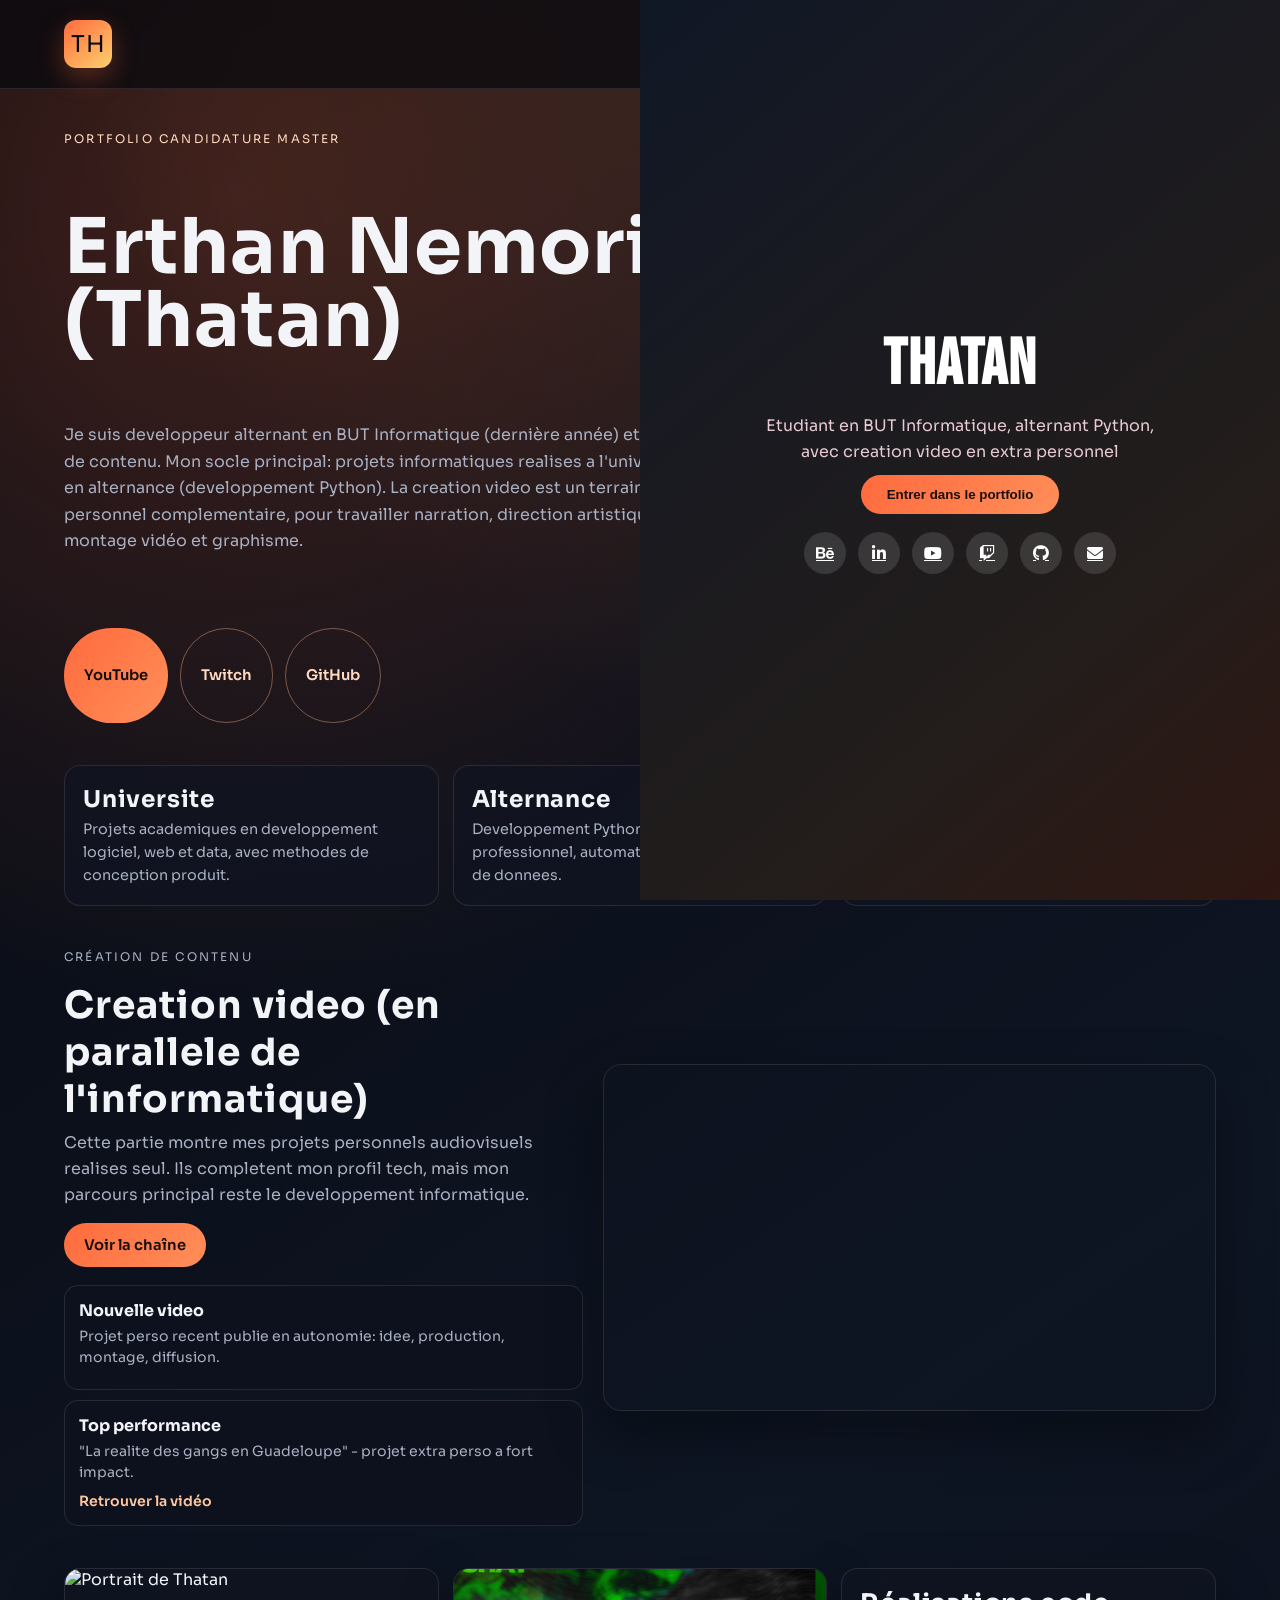
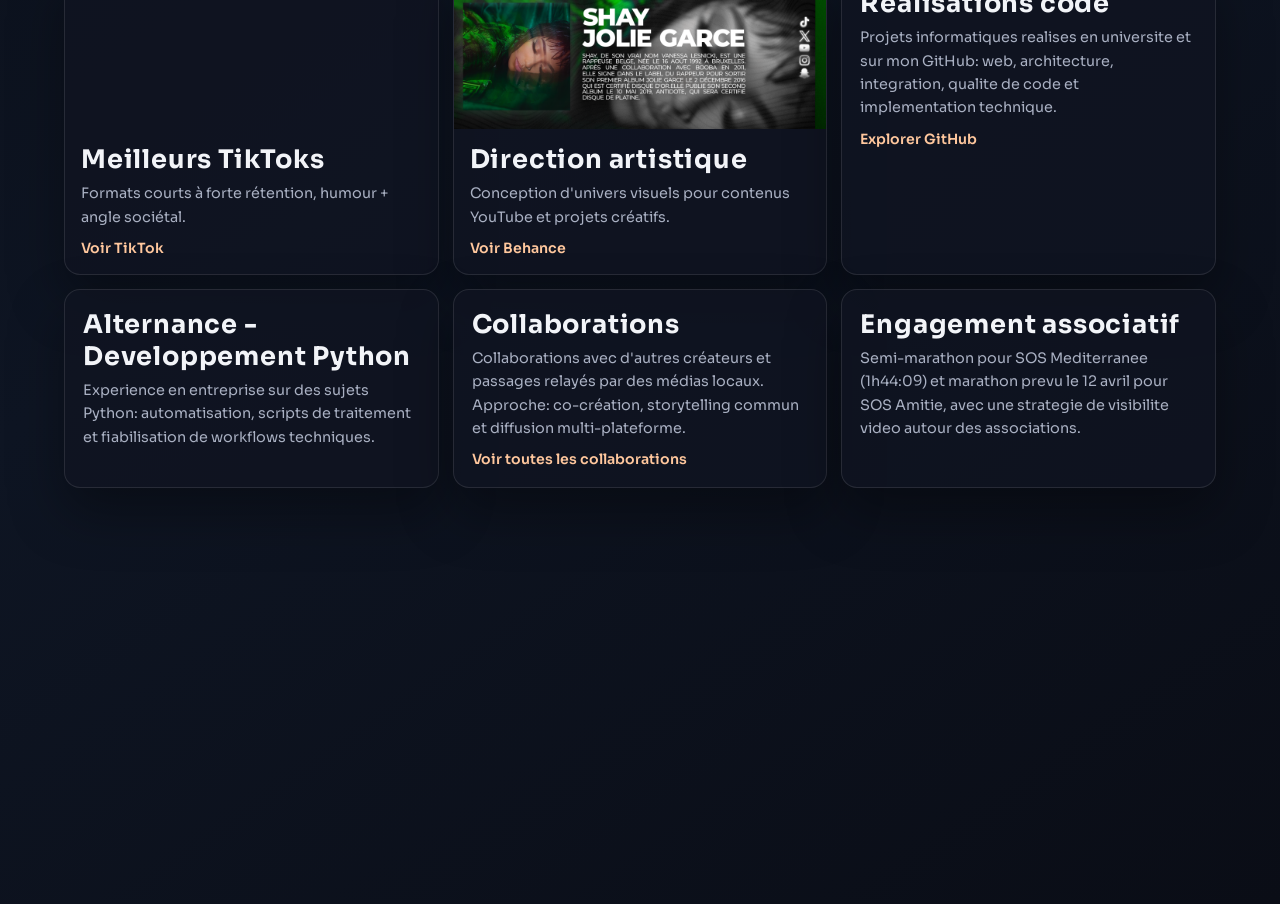
==== commit 30fee500: "Portfolio V3" ====
--- a/index.html
+++ b/index.html
@@ -19,8 +19,8 @@
       <a class="active" href="index.html">Accueil</a>
       <a href="presentation.html">Présentation</a>
       <a href="projets.html">Projets</a>
-      <a href="#realisations">Réalisations</a>
-      <a href="#contact">Contact</a>
+      <a href="collaboration.html">Collaborations</a>
+      <a href="contact.html">Contact</a>
     </nav>
   </header>
 
@@ -28,10 +28,10 @@
     <section class="hero" id="accueil">
       <div class="hero__text">
         <p class="hero__kicker" data-reveal>Portfolio Candidature Master</p>
-        <h1 data-reveal>Thatan, créateur engagé et développeur en BUT Informatique</h1>
+        <h1 data-reveal>Erthan Nemorin (Thatan)</h1>
         <p class="hero__sub" data-reveal>
-          Je transforme des sujets de société en formats audiovisuels impactants, puis je construis
-          les expériences web qui les mettent en valeur. Objectif: relier narration, design et code.
+          Je suis developpeur alternant en BUT Informatique (dernière année) et créateur de contenu. Mon socle principal: projets informatiques realises a l'universite et en alternance (developpement Python).
+          La creation video est un terrain personnel complementaire, pour travailler narration, direction artistique, montage vidéo et graphisme.
         </p>
         <div class="hero__actions" data-reveal>
           <a class="btn" href="https://www.youtube.com/@thatan" target="_blank" rel="noreferrer">YouTube</a>
@@ -44,14 +44,20 @@
         <article class="metric">
           <p class="metric__value">13k+</p>
           <p class="metric__label">abonnés YouTube</p>
+          <canvas class="metric__chart" data-points="8.6,9.1,9.7,10.3,11.1,11.8,12.6,13.2" data-color="#ffb078" aria-hidden="true"></canvas>
+          <p class="metric__trend">Progression reguliere sur 12 mois</p>
         </article>
         <article class="metric">
           <p class="metric__value">7.5k+</p>
           <p class="metric__label">followers Twitch</p>
+          <canvas class="metric__chart" data-points="4.2,4.6,5.0,5.4,5.9,6.4,7.0,7.5" data-color="#c59bff" aria-hidden="true"></canvas>
+          <p class="metric__trend">Montee continue en live</p>
         </article>
         <article class="metric">
           <p class="metric__value">+3M</p>
           <p class="metric__label">vues cumulées sur YouTube</p>
+          <canvas class="metric__chart" data-points="1.2,1.4,1.7,2.0,2.3,2.6,2.9,3.27" data-color="#ffd889" aria-hidden="true"></canvas>
+          <p class="metric__trend">Courbe cumulative de vues</p>
         </article>
       </div>
       <div class="hero__glow" aria-hidden="true"></div>
@@ -59,37 +65,37 @@
 
     <section class="identity-strip" data-reveal>
       <article>
-        <h3>Créatif</h3>
-        <p>Mini-documentaires, storytelling visuel, direction artistique et montage.</p>
+        <h3>Universite</h3>
+        <p>Projets academiques en developpement logiciel, web et data, avec methodes de conception produit.</p>
       </article>
       <article>
-        <h3>Tech</h3>
-        <p>BUT Informatique: web, logique logicielle, produits numériques orientés usage.</p>
+        <h3>Alternance</h3>
+        <p>Developpement Python en contexte professionnel, automatisation et traitement de donnees.</p>
       </article>
       <article>
-        <h3>Engagé</h3>
-        <p>Sujets de société, actions terrain, contenus qui ouvrent le débat.</p>
+        <h3>Création de contenu</h3>
+        <p>YouTube, Twitch et TikTok pour la partie creative realisee seul, en dehors du cadre universitaire.</p>
       </article>
     </section>
 
     <section class="video" id="realisations">
       <div class="video__text">
-        <p class="video__kicker">YouTube</p>
-        <h2>Dernière vidéo + vidéo la plus vue</h2>
-        <p>
-          J'alterne formats récents et vidéos fortes en impact. Le documentaire sur la réalité des gangs
-          en Guadeloupe dépasse les 56 000 vues.
+        <p class="video__kicker">Création de contenu</p>
+        <h2>Creation video (en parallele de l'informatique)</h2>
+        <p>
+          Cette partie montre mes projets personnels audiovisuels realises seul. Ils completent mon profil tech,
+          mais mon parcours principal reste le developpement informatique.
         </p>
         <a class="btn" href="https://www.youtube.com/@thatan" target="_blank" rel="noreferrer">Voir la chaîne</a>
 
         <div class="video__highlights">
           <article class="highlight">
-            <h3>Nouvelle vidéo</h3>
-            <p>Intégrée ici pour montrer la direction éditoriale actuelle.</p>
+            <h3>Nouvelle video</h3>
+            <p>Projet perso recent publie en autonomie: idee, production, montage, diffusion.</p>
           </article>
           <article class="highlight">
             <h3>Top performance</h3>
-            <p>"La réalité des gangs en Guadeloupe" - plus de 56k vues.</p>
+            <p>"La realite des gangs en Guadeloupe" - projet extra perso a fort impact.</p>
             <a href="https://www.youtube.com/results?search_query=La+r%C3%A9alit%C3%A9+des+Gangs+en+Guadeloupe+Thatan" target="_blank" rel="noreferrer">Retrouver la vidéo</a>
           </article>
         </div>
@@ -128,10 +134,18 @@
       <article class="card">
         <h3>Réalisations code</h3>
         <p>
-          Projets web et expérimentations front-end disponibles sur GitHub: architecture,
-          intégration, interactions et mise en production.
+          Projets informatiques realises en universite et sur mon GitHub: web, architecture,
+          integration, qualite de code et implementation technique.
         </p>
         <a href="https://github.com/Thait4n" target="_blank" rel="noreferrer">Explorer GitHub</a>
+      </article>
+
+      <article class="card">
+        <h3>Alternance - Developpement Python</h3>
+        <p>
+          Experience en entreprise sur des sujets Python: automatisation, scripts de traitement et
+          fiabilisation de workflows techniques.
+        </p>
       </article>
 
       <article class="card">
@@ -140,6 +154,7 @@
           Collaborations avec d'autres créateurs et passages relayés par des médias locaux.
           Approche: co-création, storytelling commun et diffusion multi-plateforme.
         </p>
+        <a href="collaboration.html">Voir toutes les collaborations</a>
       </article>
 
       <article class="card">
@@ -150,24 +165,16 @@
         </p>
       </article>
 
-      <article class="card">
-        <h3>Positionnement Master</h3>
-        <p>
-          Profil hybride: competence technique + execution creative + impact narratif.
-          Je veux concevoir des projets utiles, exigeants et memorables.
-        </p>
-      </article>
     </section>
 
     <section class="contact" id="contact" data-reveal>
-      <h2>Discutons d'une collaboration ou d'une admission</h2>
+      <h2>Contact Professionnel</h2>
       <p>
-        Disponible pour echanges, entretiens et projets. Je peux presenter une selection de travaux
-        YouTube, Twitch, TikTok et projets de developpement.
+        Une page dediee regroupe tous mes liens avec priorite au mail et a LinkedIn pour les candidatures.
       </p>
       <div class="contact__actions">
-        <a class="btn" href="mailto:erthan.pro@gmail.com">Contact Mail</a>
-        <a class="btn btn--ghost" href="https://www.linkedin.com/in/erthan-nemorin-4249a22b4/" target="_blank" rel="noreferrer">LinkedIn</a>
+        <a class="btn" href="contact.html">Ouvrir la page contact</a>
+        <a class="btn btn--ghost" href="mailto:erthan.pro@gmail.com">Mail direct</a>
       </div>
     </section>
   </main>
@@ -179,7 +186,7 @@
 
   <div id="panel-right" class="panel">
     <h1>Thatan</h1>
-    <p>Createur de contenu engage, etudiant en BUT Informatique</p>
+    <p>Etudiant en BUT Informatique, alternant Python, avec creation video en extra personnel</p>
 
     <button id="enterBtn">Entrer dans le portfolio</button>
 
--- a/style.css
+++ b/style.css
@@ -171,6 +171,19 @@
 .metric__label {
   color: var(--muted);
   font-size: 0.86rem;
+}
+
+.metric__chart {
+  width: 100%;
+  height: 72px;
+  display: block;
+  margin-top: 8px;
+}
+
+.metric__trend {
+  color: #c2c9d9;
+  font-size: 0.74rem;
+  letter-spacing: 0.25px;
 }
 
 .hero__glow {
@@ -534,3 +547,184 @@
     width: 100%;
   }
 }
+
+.contact-page {
+  max-width: 1080px;
+}
+
+.contact-hero {
+  display: grid;
+  gap: 10px;
+  max-width: 72ch;
+}
+
+.contact-hero h1 {
+  font-family: "Bebas Neue", sans-serif;
+  font-size: clamp(2.2rem, 6vw, 4rem);
+  line-height: 0.95;
+  letter-spacing: 1px;
+}
+
+.contact-hero p {
+  color: var(--muted);
+  line-height: 1.65;
+}
+
+.contact-priority {
+  display: grid;
+  grid-template-columns: 1.4fr 1fr 1fr;
+  gap: 14px;
+}
+
+.priority-card {
+  border: 1px solid var(--line);
+  border-radius: 16px;
+  background: var(--card);
+  box-shadow: var(--shadow);
+  padding: 18px;
+  display: grid;
+  gap: 10px;
+}
+
+.priority-card--main {
+  background: linear-gradient(130deg, rgba(255, 106, 61, 0.26), rgba(255, 183, 125, 0.08));
+}
+
+.priority-label {
+  font-size: 0.78rem;
+  letter-spacing: 1px;
+  text-transform: uppercase;
+  color: #ffd8bf;
+}
+
+.priority-card h2 {
+  font-family: "Bebas Neue", sans-serif;
+  font-size: clamp(1.5rem, 4vw, 2.7rem);
+  letter-spacing: 0.8px;
+  overflow-wrap: anywhere;
+}
+
+.contact-links {
+  display: grid;
+  grid-template-columns: repeat(4, minmax(0, 1fr));
+  gap: 12px;
+}
+
+.contact-link {
+  text-decoration: none;
+  color: #ffe0cc;
+  border: 1px solid var(--line);
+  border-radius: 14px;
+  background: rgba(13, 17, 28, 0.82);
+  min-height: 82px;
+  display: inline-flex;
+  align-items: center;
+  justify-content: center;
+  gap: 8px;
+  font-weight: 600;
+  transition: transform 0.25s ease, border-color 0.25s ease;
+}
+
+.contact-link i {
+  font-size: 1.1rem;
+}
+
+.contact-link:hover {
+  transform: translateY(-2px);
+  border-color: rgba(255, 188, 150, 0.7);
+}
+
+.collab-hero {
+  display: grid;
+  gap: 12px;
+  max-width: 74ch;
+}
+
+.collab-hero h1 {
+  font-family: "Bebas Neue", sans-serif;
+  font-size: clamp(2.2rem, 6vw, 4.2rem);
+  line-height: 0.95;
+}
+
+.collab-hero p {
+  color: var(--muted);
+  line-height: 1.7;
+}
+
+.collab-grid {
+  display: grid;
+  grid-template-columns: repeat(3, minmax(0, 1fr));
+  gap: 14px;
+}
+
+.collab-card {
+  border: 1px solid var(--line);
+  border-radius: 16px;
+  background: var(--card);
+  box-shadow: var(--shadow);
+  overflow: hidden;
+}
+
+.collab-card img {
+  width: 100%;
+  height: 170px;
+  object-fit: cover;
+  display: block;
+}
+
+.collab-card__body {
+  padding: 14px;
+  display: grid;
+  gap: 8px;
+}
+
+.collab-tag {
+  font-size: 0.72rem;
+  text-transform: uppercase;
+  letter-spacing: 1px;
+  color: #ffd2b8;
+}
+
+.collab-card h3 {
+  font-family: "Bebas Neue", sans-serif;
+  font-size: 1.45rem;
+  letter-spacing: 0.7px;
+}
+
+.collab-card p {
+  color: var(--muted);
+  font-size: 0.88rem;
+  line-height: 1.6;
+}
+
+.collab-note {
+  border: 1px dashed rgba(255, 197, 160, 0.4);
+  border-radius: 14px;
+  padding: 14px;
+  color: #f6d8c4;
+  font-size: 0.9rem;
+}
+
+@media (max-width: 1080px) {
+  .contact-priority {
+    grid-template-columns: 1fr;
+  }
+
+  .contact-links {
+    grid-template-columns: repeat(2, minmax(0, 1fr));
+  }
+
+  .collab-grid {
+    grid-template-columns: repeat(2, minmax(0, 1fr));
+  }
+}
+
+@media (max-width: 720px) {
+  .contact-links {
+    grid-template-columns: 1fr;
+  }
+
+  .collab-grid {
+    grid-template-columns: 1fr;
+  }
+}
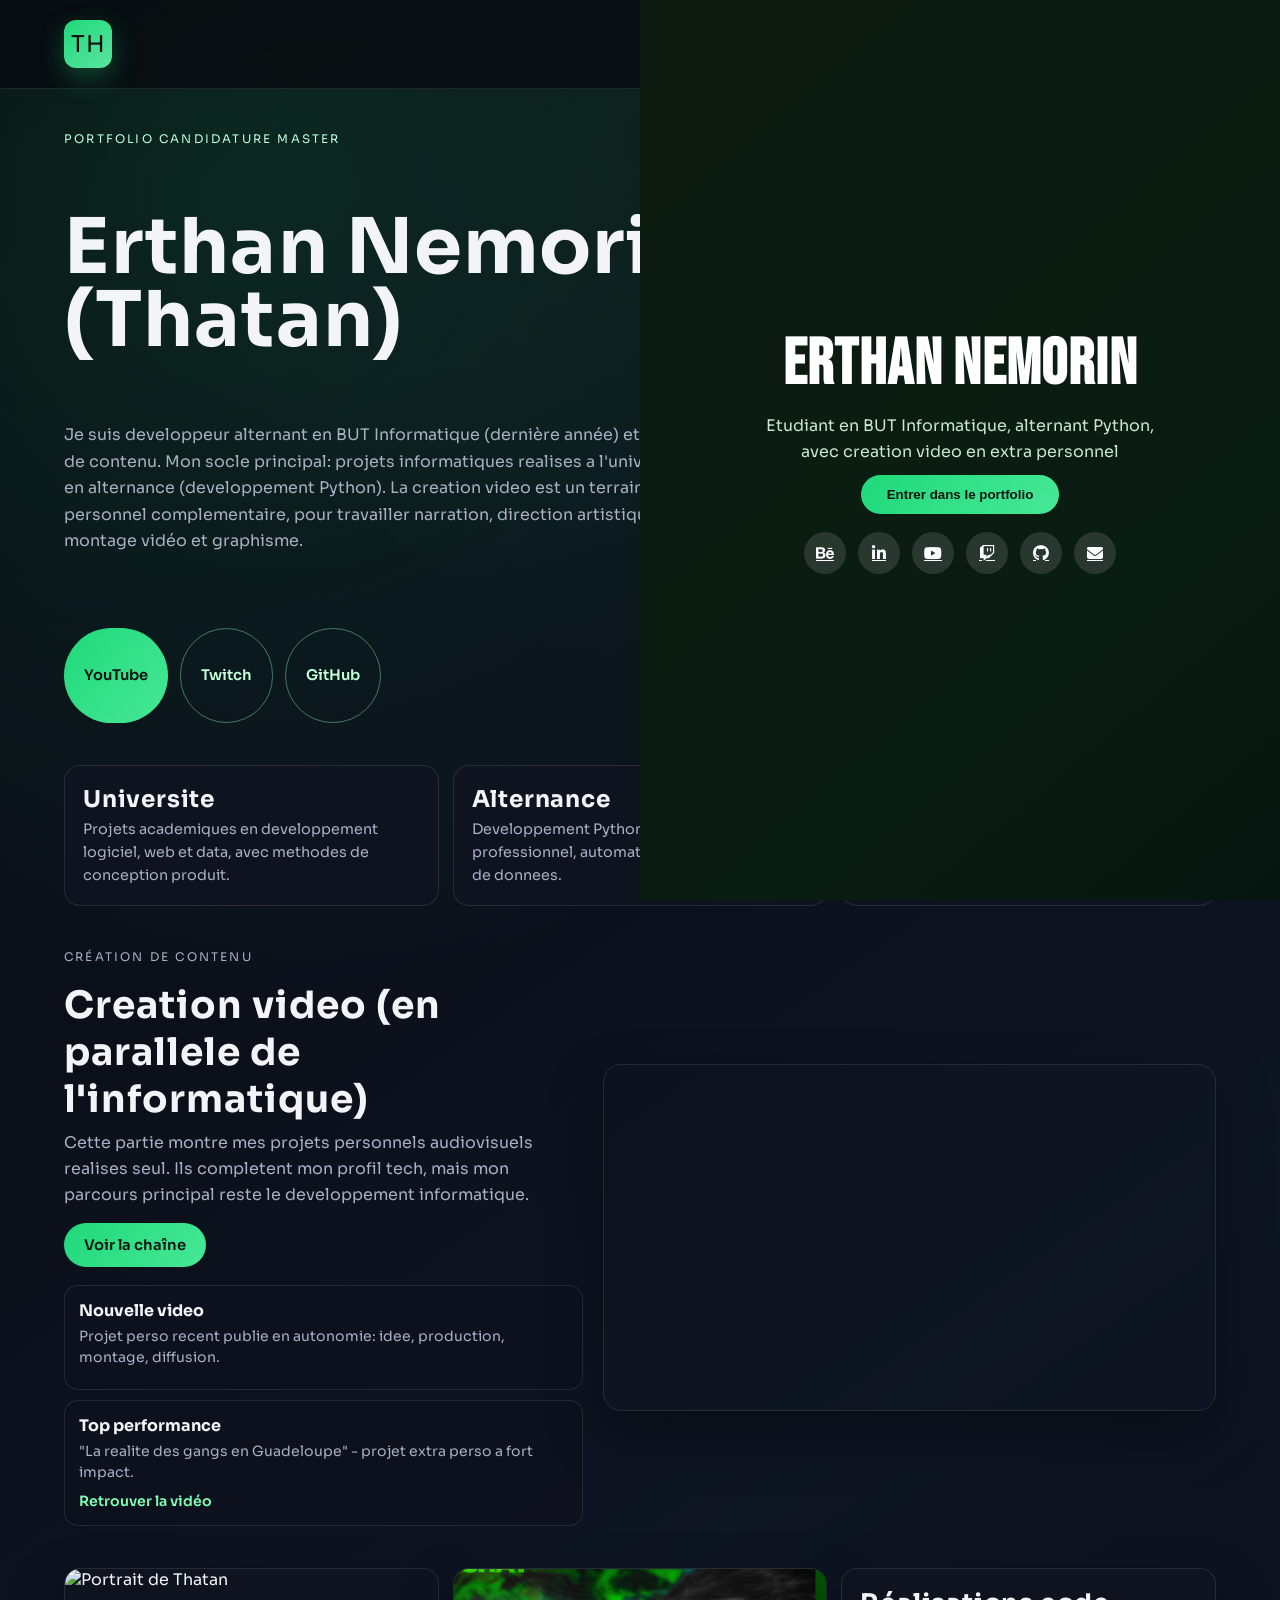
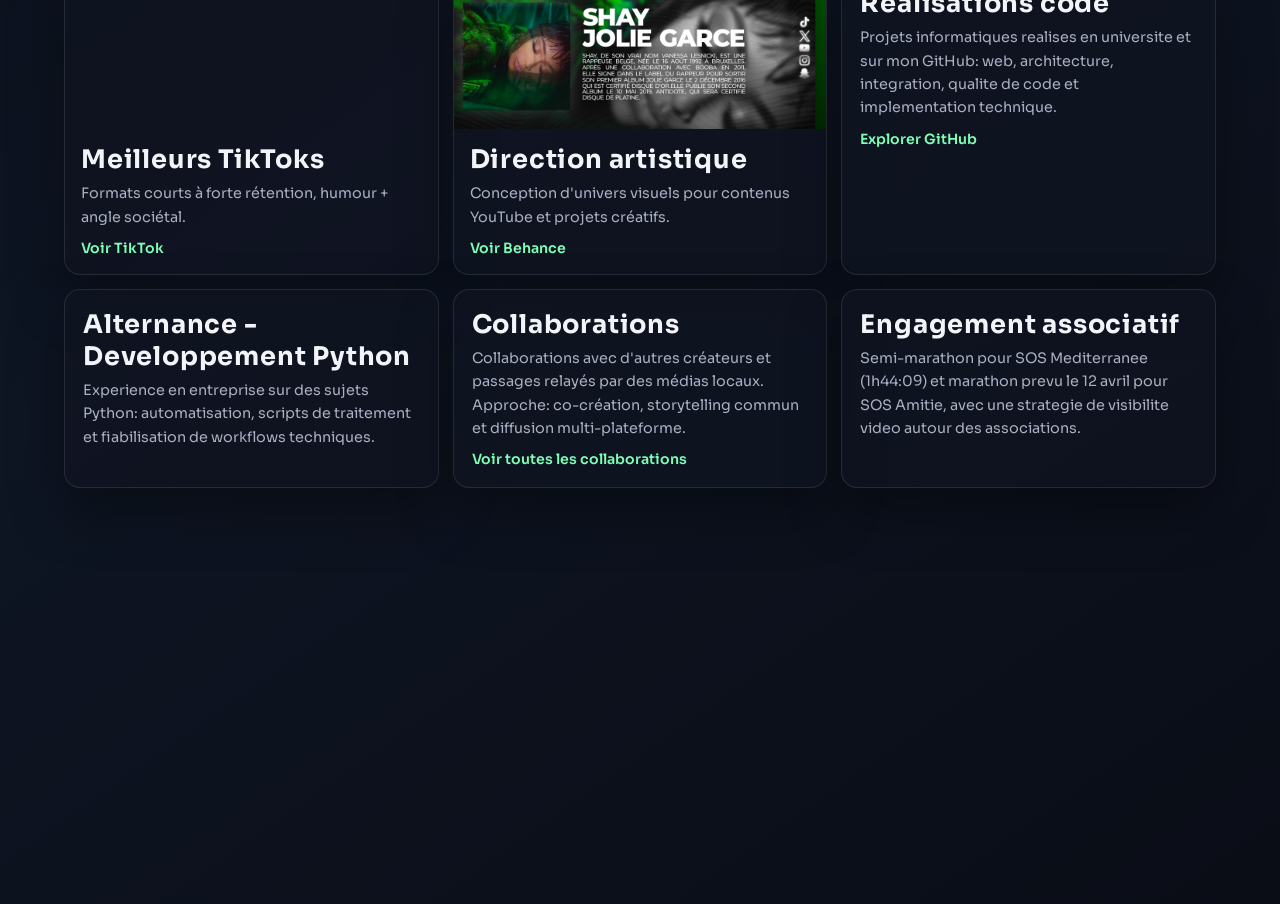
==== commit 966faf99: "Portfolio V4" ====
--- a/index.html
+++ b/index.html
@@ -185,7 +185,7 @@
   <div id="panel-left" class="panel"></div>
 
   <div id="panel-right" class="panel">
-    <h1>Thatan</h1>
+    <h1>Erthan Nemorin</h1>
     <p>Etudiant en BUT Informatique, alternant Python, avec creation video en extra personnel</p>
 
     <button id="enterBtn">Entrer dans le portfolio</button>
--- a/style.css
+++ b/style.css
@@ -5,8 +5,8 @@
   --bg-soft: #131826;
   --ink: #f2f4f8;
   --muted: #a9b0c2;
-  --accent: #ff6a3d;
-  --accent-soft: #ff8f59;
+  --accent: #1fd97a;
+  --accent-soft: #47e897;
   --line: rgba(255, 255, 255, 0.1);
   --card: rgba(16, 20, 33, 0.76);
   --shadow: 0 24px 54px rgba(0, 0, 0, 0.35);
@@ -22,8 +22,8 @@
   font-family: "Sora", sans-serif;
   color: var(--ink);
   background:
-    radial-gradient(circle at 18% 8%, rgba(255, 106, 61, 0.22), transparent 32%),
-    radial-gradient(circle at 78% -8%, rgba(255, 164, 90, 0.18), transparent 34%),
+    radial-gradient(circle at 18% 8%, rgba(31, 217, 122, 0.13), transparent 32%),
+    radial-gradient(circle at 78% -8%, rgba(71, 232, 151, 0.08), transparent 34%),
     linear-gradient(145deg, #07090f, #0e1523 60%, #0a0d16);
   overflow: hidden;
 }
@@ -75,8 +75,8 @@
   font-size: 1.45rem;
   letter-spacing: 1px;
   color: #090b11;
-  background: linear-gradient(140deg, var(--accent), #ffd16d);
-  box-shadow: 0 10px 26px rgba(255, 106, 61, 0.3);
+  background: linear-gradient(140deg, var(--accent), #5be4a0);
+  box-shadow: 0 10px 26px rgba(31, 217, 122, 0.28);
 }
 
 .nav {
@@ -122,7 +122,7 @@
   text-transform: uppercase;
   letter-spacing: 2.2px;
   font-size: 0.74rem;
-  color: #ffd8bf;
+  color: #b8ffda;
 }
 
 .hero h1 {
@@ -164,7 +164,7 @@
 .metric__value {
   font-family: "Bebas Neue", sans-serif;
   font-size: 2rem;
-  color: #ffd490;
+  color: #7dffc5;
   letter-spacing: 1px;
 }
 
@@ -193,7 +193,7 @@
   width: 280px;
   height: 280px;
   border-radius: 50%;
-  background: radial-gradient(circle, rgba(255, 106, 61, 0.4), transparent 64%);
+  background: radial-gradient(circle, rgba(31, 217, 122, 0.35), transparent 64%);
   filter: blur(10px);
   animation: pulse 4s ease-in-out infinite;
   z-index: -1;
@@ -272,7 +272,7 @@
 
 .highlight a,
 .card a {
-  color: #ffc79d;
+  color: #7dffb5;
   text-decoration: none;
   font-size: 0.88rem;
   font-weight: 600;
@@ -280,7 +280,7 @@
 
 .highlight a:hover,
 .card a:hover {
-  color: #ffdcbf;
+  color: #b0ffd0;
 }
 
 .video__embed {
@@ -345,7 +345,7 @@
 
 .contact {
   border: 1px solid var(--line);
-  background: linear-gradient(130deg, rgba(255, 106, 61, 0.18), rgba(255, 175, 110, 0.09));
+  background: linear-gradient(130deg, rgba(31, 217, 122, 0.13), rgba(71, 232, 151, 0.05));
   border-radius: 18px;
   padding: 24px;
 }
@@ -359,7 +359,7 @@
 
 .contact p {
   max-width: 70ch;
-  color: #fae5d8;
+  color: #d8faeb;
   line-height: 1.65;
   margin-bottom: 15px;
 }
@@ -383,23 +383,23 @@
   font-size: 0.92rem;
   transition: transform 0.25s ease, box-shadow 0.25s ease;
   background: linear-gradient(130deg, var(--accent), var(--accent-soft));
-  color: #140f0d;
+  color: #071510;
 }
 
 .btn:hover {
   transform: translateY(-1px);
-  box-shadow: 0 10px 22px rgba(255, 106, 61, 0.3);
+  box-shadow: 0 10px 22px rgba(31, 217, 122, 0.28);
 }
 
 .btn--ghost {
   background: transparent;
-  color: #ffd9c2;
-  border: 1px solid rgba(255, 181, 142, 0.42);
+  color: #c2ffd9;
+  border: 1px solid rgba(142, 255, 181, 0.42);
 }
 
 .btn--ghost:hover {
   box-shadow: none;
-  border-color: rgba(255, 200, 168, 0.8);
+  border-color: rgba(168, 255, 200, 0.8);
 }
 
 /* Scene intro */
@@ -422,7 +422,7 @@
 }
 
 #panel-right {
-  background: linear-gradient(140deg, #101726, #231d1b 70%, #2f1712);
+  background: linear-gradient(140deg, #0d1a10, #0a1d12 70%, #071510);
   color: white;
   display: flex;
   flex-direction: column;
@@ -440,7 +440,7 @@
 }
 
 #panel-right p {
-  color: #e7cad1;
+  color: #c8e7d0;
   max-width: 34ch;
   line-height: 1.6;
 }
@@ -452,7 +452,7 @@
   cursor: pointer;
   font-weight: 700;
   background: linear-gradient(130deg, var(--accent), var(--accent-soft));
-  color: #190f0b;
+  color: #071510;
 }
 
 .socials {
@@ -587,14 +587,14 @@
 }
 
 .priority-card--main {
-  background: linear-gradient(130deg, rgba(255, 106, 61, 0.26), rgba(255, 183, 125, 0.08));
+  background: linear-gradient(130deg, rgba(31, 217, 122, 0.18), rgba(71, 232, 151, 0.05));
 }
 
 .priority-label {
   font-size: 0.78rem;
   letter-spacing: 1px;
   text-transform: uppercase;
-  color: #ffd8bf;
+  color: #b8ffda;
 }
 
 .priority-card h2 {
@@ -612,7 +612,7 @@
 
 .contact-link {
   text-decoration: none;
-  color: #ffe0cc;
+  color: #c2ffe0;
   border: 1px solid var(--line);
   border-radius: 14px;
   background: rgba(13, 17, 28, 0.82);
@@ -631,7 +631,7 @@
 
 .contact-link:hover {
   transform: translateY(-2px);
-  border-color: rgba(255, 188, 150, 0.7);
+  border-color: rgba(142, 255, 188, 0.7);
 }
 
 .collab-hero {
@@ -682,7 +682,7 @@
   font-size: 0.72rem;
   text-transform: uppercase;
   letter-spacing: 1px;
-  color: #ffd2b8;
+  color: #b8ffd2;
 }
 
 .collab-card h3 {
@@ -698,11 +698,84 @@
 }
 
 .collab-note {
-  border: 1px dashed rgba(255, 197, 160, 0.4);
+  border: 1px dashed rgba(160, 255, 197, 0.4);
   border-radius: 14px;
   padding: 14px;
-  color: #f6d8c4;
+  color: #c4f6d8;
   font-size: 0.9rem;
+}
+
+/* ── Behance embed section ───────────────────────────────────── */
+.behance-embed {
+  padding: 80px var(--side);
+  display: flex;
+  flex-direction: column;
+  gap: 1.2rem;
+}
+
+.behance-embed h2 {
+  font-family: 'Bebas Neue', sans-serif;
+  font-size: clamp(2rem, 5vw, 3.2rem);
+  color: var(--ink);
+  letter-spacing: 0.02em;
+}
+
+.behance-embed__grid {
+  display: grid;
+  grid-template-columns: repeat(3, minmax(0, 404px));
+  gap: 1.5rem;
+  width: 100%;
+}
+
+.behance-embed__frame {
+  background: var(--card);
+  border: 1px solid var(--line);
+  border-radius: 16px;
+  overflow: hidden;
+  width: 100%;
+  height: 316px;
+}
+
+.behance-embed__frame iframe {
+  display: block;
+  /* légèrement plus large pour clipper la scrollbar native */
+  width: calc(100% + 18px);
+  height: 100%;
+  margin-right: -18px;
+}
+
+.behance-embed__cta {
+  display: flex;
+  align-items: center;
+  gap: 0.6rem;
+  align-self: flex-start;
+  margin-top: 0.4rem;
+  padding: 0.75rem 1.6rem;
+  background: var(--accent);
+  color: #fff;
+  font-family: 'Sora', sans-serif;
+  font-size: 0.95rem;
+  font-weight: 600;
+  border-radius: 999px;
+  text-decoration: none;
+  transition: background 0.2s, transform 0.15s;
+}
+
+.behance-embed__cta:hover {
+  background: var(--accent-soft);
+  transform: translateY(-2px);
+}
+
+@media (max-width: 1080px) {
+  .behance-embed__grid {
+    grid-template-columns: repeat(2, minmax(0, 1fr));
+  }
+}
+
+@media (max-width: 720px) {
+  .behance-embed__grid {
+    grid-template-columns: 1fr;
+  }
 }
 
 @media (max-width: 1080px) {
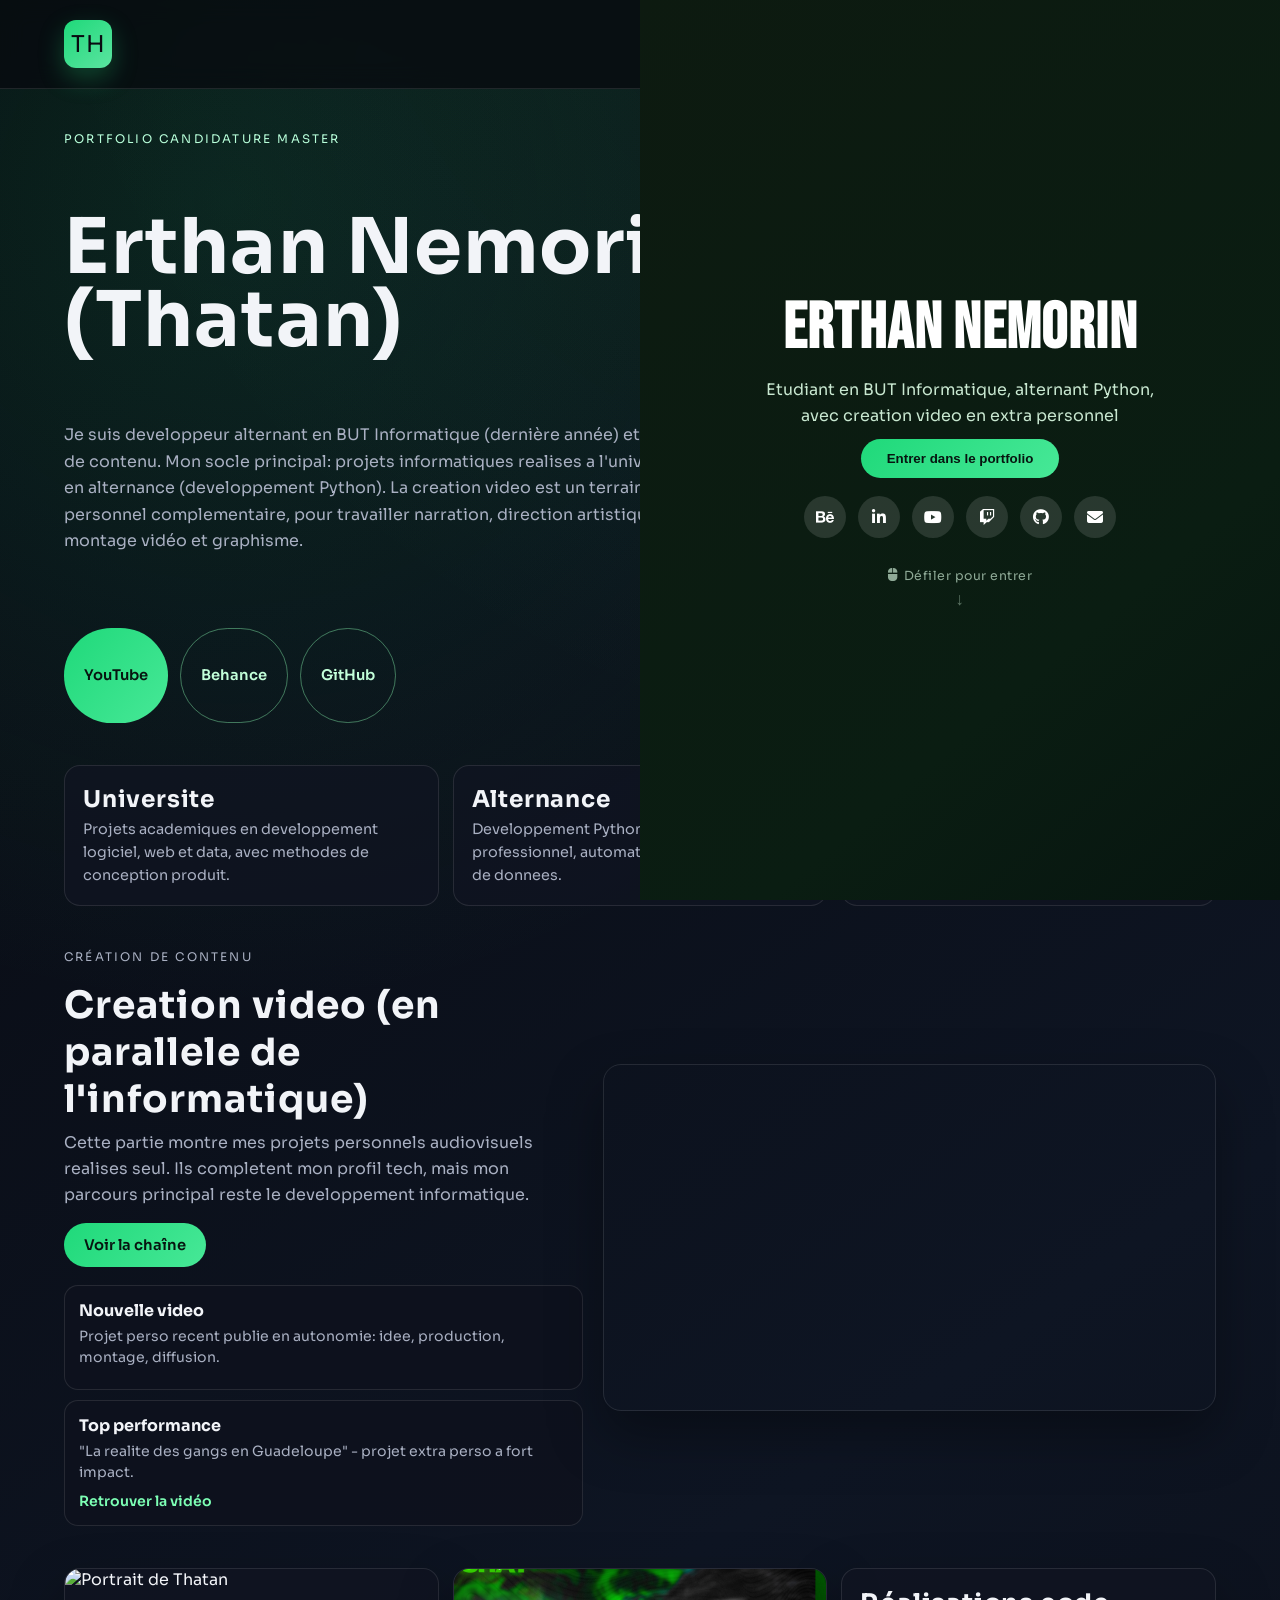
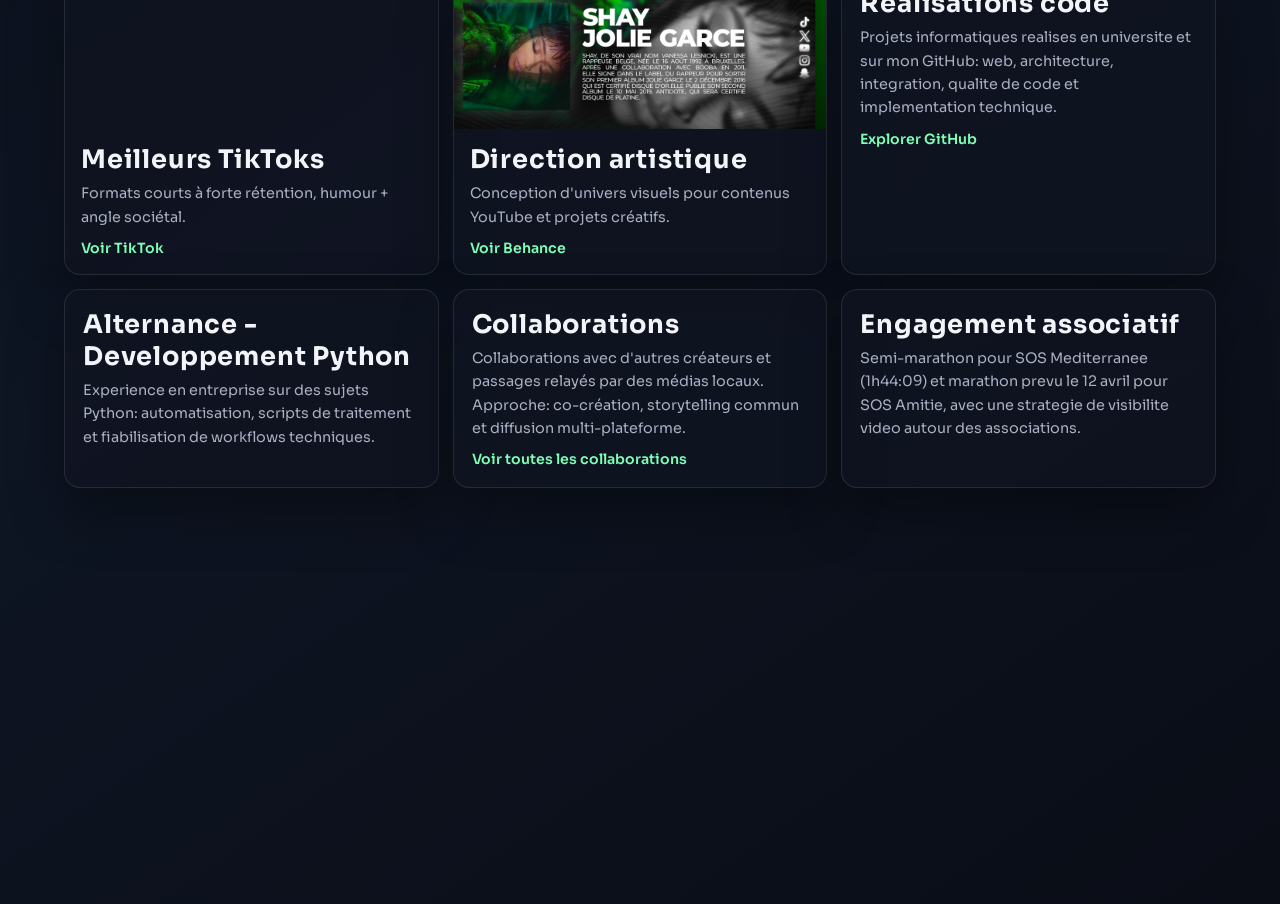
==== commit fc517764: "modification de la page présentation et collaboration" ====
--- a/index.html
+++ b/index.html
@@ -15,13 +15,16 @@
 <div id="project-container">
   <header class="topbar">
     <div class="logo">TH</div>
-    <nav class="nav">
+    <nav class="nav" id="main-nav">
       <a class="active" href="index.html">Accueil</a>
       <a href="presentation.html">Présentation</a>
       <a href="projets.html">Projets</a>
       <a href="collaboration.html">Collaborations</a>
       <a href="contact.html">Contact</a>
     </nav>
+    <button class="nav-toggle" id="nav-toggle" aria-label="Menu" aria-expanded="false">
+      <span></span><span></span><span></span>
+    </button>
   </header>
 
   <main class="page">
@@ -35,7 +38,7 @@
         </p>
         <div class="hero__actions" data-reveal>
           <a class="btn" href="https://www.youtube.com/@thatan" target="_blank" rel="noreferrer">YouTube</a>
-          <a class="btn btn--ghost" href="https://www.twitch.tv/im_thatan" target="_blank" rel="noreferrer">Twitch</a>
+          <a class="btn btn--ghost" href="https://www.behance.net/erthannmr" target="_blank" rel="noreferrer">Behance</a>
           <a class="btn btn--ghost" href="https://github.com/Thait4n" target="_blank" rel="noreferrer">GitHub</a>
         </div>
       </div>
@@ -198,6 +201,16 @@
       <a href="https://github.com/Thait4n" target="_blank"><i class="fa-brands fa-github"></i></a>
       <a href="mailto:erthan.pro@gmail.com"><i class="fa-solid fa-envelope"></i></a>  
     </div>
+
+    <div class="scroll-hint" id="scroll-hint">
+      <span class="scroll-hint__desktop">
+        <i class="fa-solid fa-computer-mouse"></i> Défiler pour entrer
+      </span>
+      <span class="scroll-hint__mobile">
+        <i class="fa-solid fa-hand-pointer"></i> Balayer vers le haut
+      </span>
+      <span class="scroll-hint__arrow">&#8595;</span>
+    </div>
   </div>
 
 </div>
--- a/style.css
+++ b/style.css
@@ -465,6 +465,41 @@
 
 .socials a {
   color: inherit;
+  text-decoration: none;
+}
+
+/* Scroll / swipe hint */
+.scroll-hint {
+  display: flex;
+  flex-direction: column;
+  align-items: center;
+  gap: 4px;
+  margin-top: 20px;
+  color: rgba(200, 231, 208, 0.7);
+  font-size: 0.78rem;
+  letter-spacing: 0.5px;
+  animation: hintBob 2s ease-in-out infinite;
+  pointer-events: none;
+}
+
+.scroll-hint__desktop { display: flex; align-items: center; gap: 6px; }
+.scroll-hint__mobile  { display: none;  align-items: center; gap: 6px; }
+
+.scroll-hint__arrow {
+  font-size: 1.1rem;
+  opacity: 0.6;
+}
+
+@keyframes hintBob {
+  0%, 100% { transform: translateY(0); opacity: 0.7; }
+  50%       { transform: translateY(6px); opacity: 1; }
+}
+
+@media (hover: none) and (pointer: coarse) {
+  /* Touch device */
+  .scroll-hint__desktop { display: none; }
+  .scroll-hint__mobile  { display: flex; }
+  .scroll-hint__arrow { transform: rotate(180deg); }
 }
 
 .socials i {
@@ -509,6 +544,63 @@
   }
 }
 
+/* ── Hamburger ── */
+.nav-toggle {
+  display: none;
+  flex-direction: column;
+  justify-content: center;
+  gap: 5px;
+  width: 40px;
+  height: 40px;
+  background: transparent;
+  border: none;
+  cursor: pointer;
+  padding: 6px;
+  z-index: 30;
+}
+
+.nav-toggle span {
+  display: block;
+  width: 100%;
+  height: 2px;
+  background: var(--ink);
+  border-radius: 2px;
+  transition: transform 0.3s ease, opacity 0.3s ease;
+  transform-origin: center;
+}
+
+.nav-toggle.is-open span:nth-child(1) { transform: translateY(7px) rotate(45deg); }
+.nav-toggle.is-open span:nth-child(2) { opacity: 0; }
+.nav-toggle.is-open span:nth-child(3) { transform: translateY(-7px) rotate(-45deg); }
+
+/* Mobile nav overlay */
+.nav.is-open {
+  display: flex !important;
+  flex-direction: column;
+  position: fixed;
+  top: 0;
+  left: 0;
+  width: 100vw;
+  height: 100vh;
+  background: rgba(7, 9, 15, 0.97);
+  backdrop-filter: blur(16px);
+  justify-content: center;
+  align-items: center;
+  gap: 32px;
+  z-index: 25;
+}
+
+.nav.is-open a {
+  font-size: 1.6rem;
+  font-weight: 700;
+  color: var(--ink);
+  opacity: 1;
+}
+
+.nav.is-open a.active {
+  color: var(--accent);
+}
+
 @media (max-width: 1080px) {
   .topbar {
     padding: 18px 24px;
@@ -532,6 +624,10 @@
 @media (max-width: 720px) {
   .nav {
     display: none;
+  }
+
+  .nav-toggle {
+    display: flex;
   }
 
   .identity-strip,
@@ -703,6 +799,217 @@
   padding: 14px;
   color: #c4f6d8;
   font-size: 0.9rem;
+}
+
+/* ── Association sections ──────────────────────────────────── */
+.assoc-section {
+  display: grid;
+  gap: 24px;
+  border: 1px solid var(--line);
+  border-radius: 20px;
+  background: var(--card);
+  padding: 28px 28px 32px;
+  box-shadow: var(--shadow);
+}
+
+.assoc-header {
+  display: grid;
+  grid-template-columns: auto 1fr;
+  gap: 20px;
+  align-items: start;
+}
+
+.assoc-badge {
+  padding: 6px 16px;
+  border-radius: 999px;
+  font-size: 0.72rem;
+  font-weight: 700;
+  letter-spacing: 1.5px;
+  text-transform: uppercase;
+  white-space: nowrap;
+  align-self: start;
+  margin-top: 4px;
+}
+
+.assoc-badge--amitie {
+  background: rgba(255, 120, 120, 0.15);
+  color: #ff9e9e;
+  border: 1px solid rgba(255, 120, 120, 0.3);
+}
+
+.assoc-badge--mkf {
+  background: rgba(120, 160, 255, 0.15);
+  color: #a0bfff;
+  border: 1px solid rgba(120, 160, 255, 0.3);
+}
+
+.assoc-badge--med {
+  background: rgba(80, 200, 255, 0.15);
+  color: #7dd8ff;
+  border: 1px solid rgba(80, 200, 255, 0.3);
+}
+
+.assoc-header h2 {
+  font-family: "Bebas Neue", sans-serif;
+  font-size: clamp(1.4rem, 3vw, 2rem);
+  letter-spacing: 0.8px;
+  margin-bottom: 8px;
+}
+
+.assoc-header p {
+  color: var(--muted);
+  font-size: 0.92rem;
+  line-height: 1.65;
+  margin-bottom: 6px;
+}
+
+.assoc-role {
+  color: #c2ffd9 !important;
+  font-size: 0.85rem !important;
+}
+
+.assoc-media {
+  display: grid;
+  grid-template-columns: 1fr 1fr;
+  gap: 16px;
+  align-items: start;
+}
+
+.assoc-media--single {
+  grid-template-columns: 1fr;
+  max-width: 600px;
+}
+
+.assoc-embed {
+  display: flex;
+  flex-direction: column;
+  gap: 8px;
+}
+
+.assoc-embed__label {
+  font-size: 0.75rem;
+  text-transform: uppercase;
+  letter-spacing: 1px;
+  color: #b8ffda;
+  display: flex;
+  align-items: center;
+  gap: 6px;
+}
+
+.embed-ratio {
+  position: relative;
+  padding-top: 56.25%;
+  border-radius: 12px;
+  overflow: hidden;
+  border: 1px solid var(--line);
+}
+
+.embed-ratio--behance {
+  padding-top: 80%;
+}
+
+.embed-ratio--short {
+  padding-top: 177.78%; /* 9:16 vertical */
+  max-width: 320px;
+}
+
+/* Short thumbnail card */
+.short-thumb {
+  display: block;
+  position: relative;
+  border-radius: 12px;
+  overflow: hidden;
+  border: 1px solid var(--line);
+  aspect-ratio: 9 / 16;
+  width: 100%;
+  text-decoration: none;
+}
+
+.short-thumb img {
+  width: 100%;
+  height: 100%;
+  object-fit: cover;
+  display: block;
+  transition: transform 0.3s ease;
+}
+
+.short-thumb:hover img {
+  transform: scale(1.04);
+}
+
+.short-thumb__overlay {
+  position: absolute;
+  inset: 0;
+  display: flex;
+  flex-direction: column;
+  align-items: center;
+  justify-content: center;
+  gap: 8px;
+  background: rgba(0, 0, 0, 0.45);
+  color: #fff;
+  transition: background 0.3s ease;
+}
+
+.short-thumb:hover .short-thumb__overlay {
+  background: rgba(0, 0, 0, 0.6);
+}
+
+.short-thumb__overlay .fa-youtube {
+  font-size: 2.8rem;
+  color: #ff4444;
+}
+
+.short-thumb__overlay span {
+  font-size: 0.85rem;
+  font-weight: 600;
+  letter-spacing: 0.5px;
+}
+
+.embed-ratio iframe {
+  position: absolute;
+  inset: 0;
+  width: 100%;
+  height: 100%;
+}
+
+@media (max-width: 720px) {
+  .assoc-header {
+    grid-template-columns: 1fr;
+  }
+  .assoc-media {
+    grid-template-columns: 1fr;
+  }
+}
+
+.cv-cta {
+  margin-top: 4px;
+}
+
+.cv-cta__inner {
+  border: 1px solid rgba(31, 217, 122, 0.25);
+  border-radius: 18px;
+  background: linear-gradient(130deg, rgba(31, 217, 122, 0.1), rgba(71, 232, 151, 0.03));
+  padding: 28px 32px;
+  display: flex;
+  align-items: center;
+  justify-content: space-between;
+  gap: 24px;
+  flex-wrap: wrap;
+}
+
+.cv-cta__inner h2 {
+  font-family: 'Bebas Neue', sans-serif;
+  font-size: clamp(1.6rem, 4vw, 2.4rem);
+  letter-spacing: 0.8px;
+  margin-bottom: 4px;
+}
+
+.cv-cta__inner p {
+  color: var(--muted);
+  font-size: 0.92rem;
+  line-height: 1.6;
+  max-width: 60ch;
+  margin: 0;
 }
 
 /* ── Behance embed section ───────────────────────────────────── */
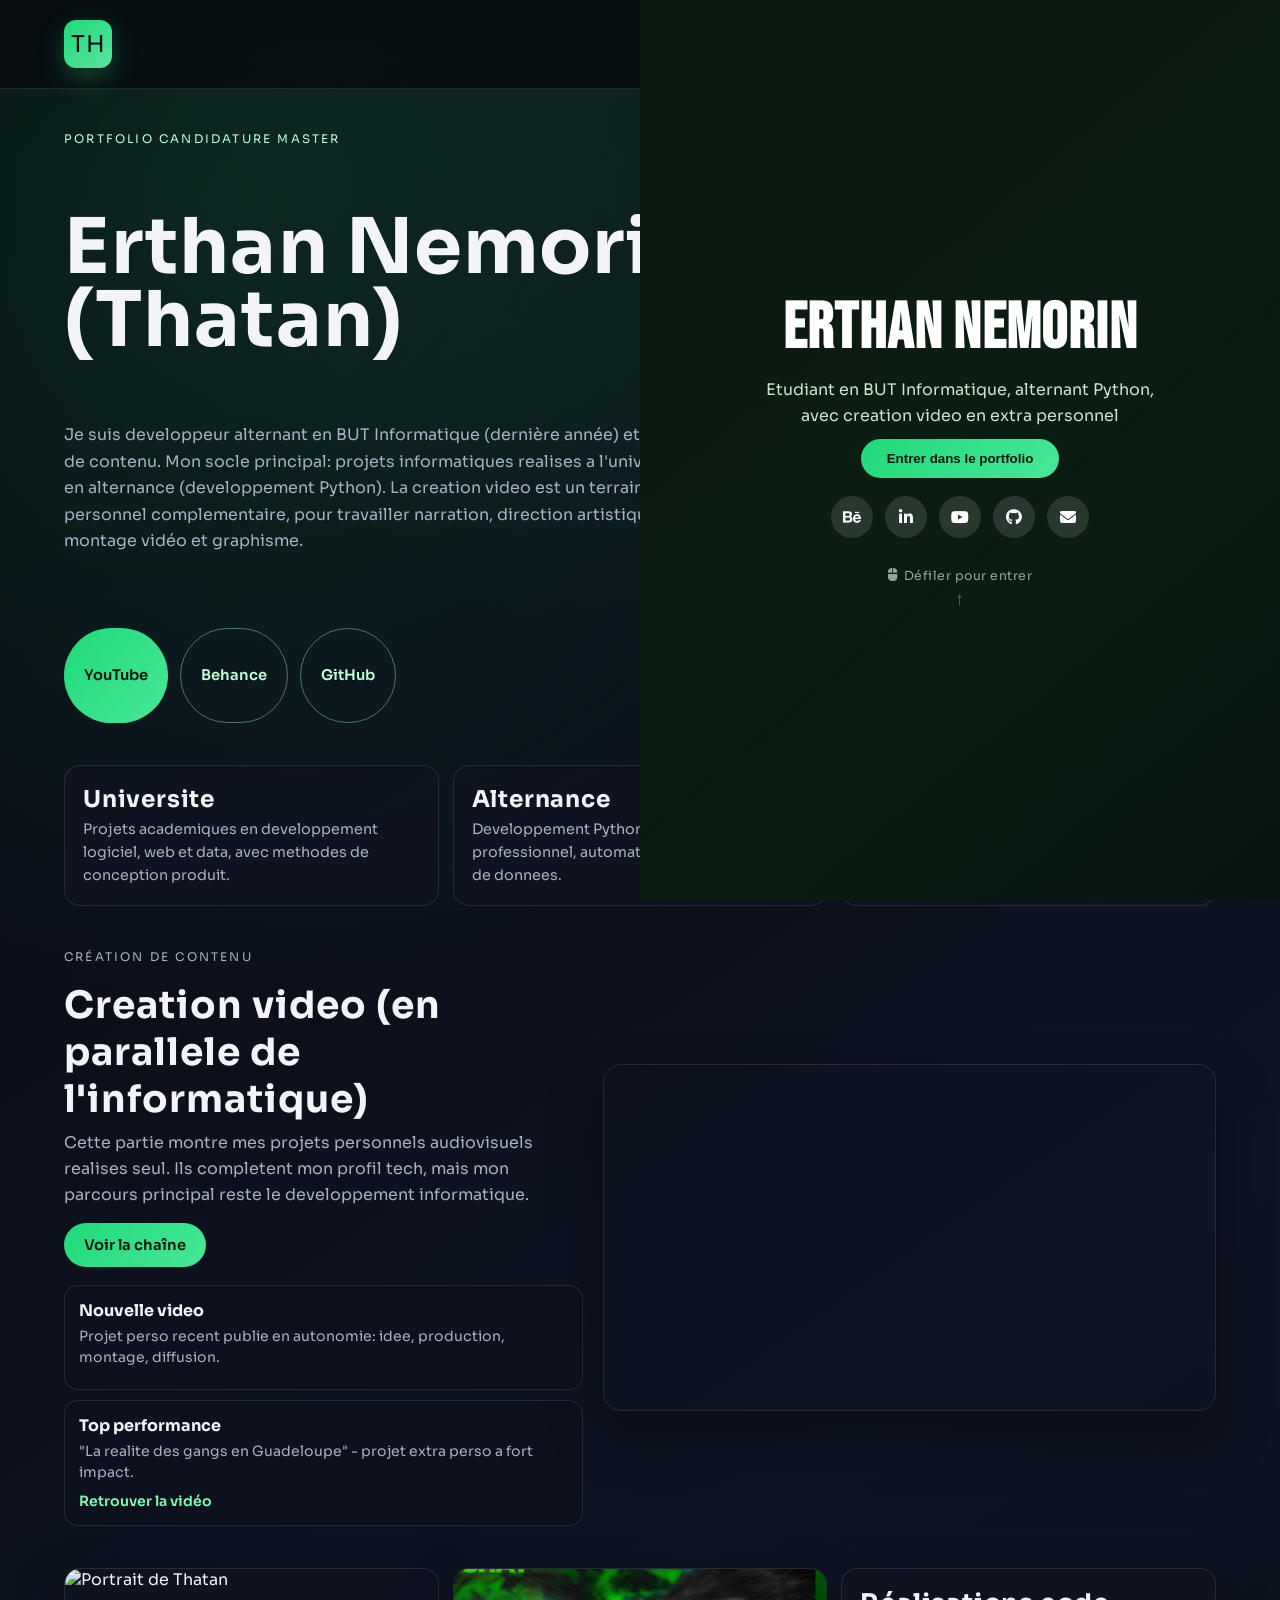
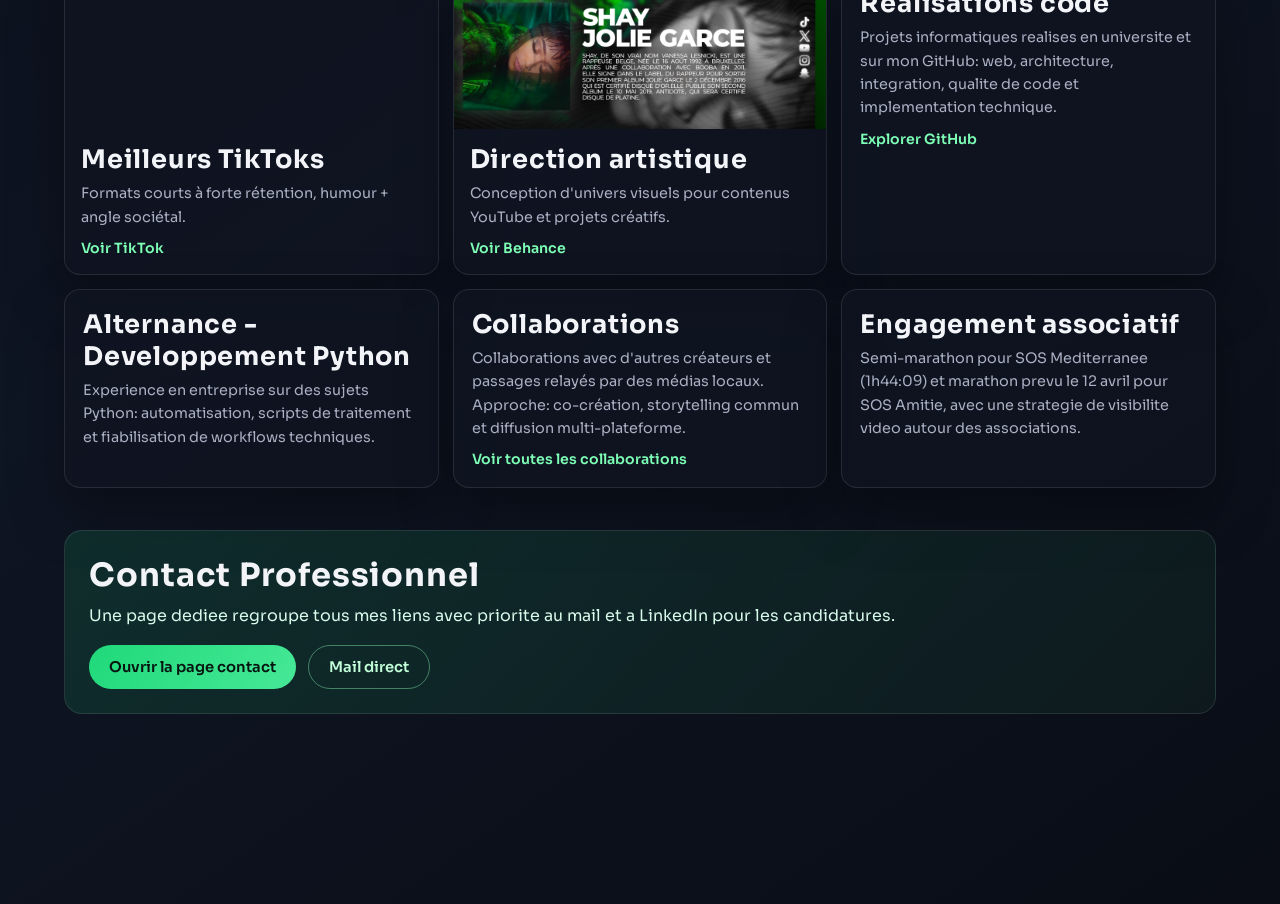
==== commit ba5b3d76: "Ajout d'éléments dans la page collaboration, contact (réparation des logos) et ajout dans la page pr" ====
--- a/index.html
+++ b/index.html
@@ -121,7 +121,7 @@
         <div>
           <h3>Meilleurs TikToks</h3>
           <p>Formats courts à forte rétention, humour + angle sociétal.</p>
-          <a href="https://www.tiktok.com/@thatan" target="_blank" rel="noreferrer">Voir TikTok</a>
+          <a href="https://www.tiktok.com/@21thatan" target="_blank" rel="noreferrer">Voir TikTok</a>
         </div>
       </article>
 
@@ -197,7 +197,6 @@
       <a href="https://www.behance.net/erthannmr" target="_blank"><i class="fa-brands fa-behance"></i></a>
       <a href="https://www.linkedin.com/in/erthan-nemorin-4249a22b4/" target="_blank"><i class="fa-brands fa-linkedin-in"></i></a>
       <a href="https://www.youtube.com/@thatan" target="_blank"><i class="fa-brands fa-youtube"></i></a>
-      <a href="https://www.twitch.tv/im_thatan" target="_blank"><i class="fa-brands fa-twitch"></i></a>
       <a href="https://github.com/Thait4n" target="_blank"><i class="fa-brands fa-github"></i></a>
       <a href="mailto:erthan.pro@gmail.com"><i class="fa-solid fa-envelope"></i></a>  
     </div>
@@ -209,7 +208,7 @@
       <span class="scroll-hint__mobile">
         <i class="fa-solid fa-hand-pointer"></i> Balayer vers le haut
       </span>
-      <span class="scroll-hint__arrow">&#8595;</span>
+      <span class="scroll-hint__arrow">&#8593;</span>
     </div>
   </div>
 
--- a/style.css
+++ b/style.css
@@ -41,7 +41,7 @@
   padding-bottom: 110px;
 }
 
-#project-container * {
+#project-container *:not([class*="fa-"]):not(.fas):not(.far):not(.fab) {
   font-family: "Sora", sans-serif;
 }
 
@@ -466,6 +466,20 @@
 .socials a {
   color: inherit;
   text-decoration: none;
+  width: 42px;
+  height: 42px;
+  border-radius: 50%;
+  display: flex;
+  align-items: center;
+  justify-content: center;
+  background: rgba(255, 255, 255, 0.12);
+  font-size: 1rem;
+  transition: transform 0.25s ease, background-color 0.25s ease;
+}
+
+.socials a:hover {
+  transform: translateY(-4px);
+  background: rgba(255, 255, 255, 0.25);
 }
 
 /* Scroll / swipe hint */
@@ -503,18 +517,8 @@
 }
 
 .socials i {
-  width: 42px;
-  height: 42px;
-  border-radius: 50%;
-  display: grid;
-  place-items: center;
-  background: rgba(255, 255, 255, 0.12);
-  transition: transform 0.25s ease, background-color 0.25s ease;
-}
-
-.socials i:hover {
-  transform: translateY(-4px);
-  background: rgba(255, 255, 255, 0.25);
+  display: inline;
+  line-height: 1;
 }
 
 .doors-open #scene,
@@ -695,9 +699,81 @@
 
 .priority-card h2 {
   font-family: "Bebas Neue", sans-serif;
-  font-size: clamp(1.5rem, 4vw, 2.7rem);
-  letter-spacing: 0.8px;
-  overflow-wrap: anywhere;
+  font-size: clamp(1rem, 1.6vw, 1.55rem);
+  letter-spacing: 0.6px;
+  white-space: nowrap;
+}
+
+/* Email row with copy button */
+.email-row {
+  display: flex;
+  align-items: center;
+  gap: 10px;
+}
+
+.copy-btn {
+  flex-shrink: 0;
+  background: transparent;
+  border: 1px solid rgba(255,255,255,0.15);
+  border-radius: 8px;
+  color: var(--muted);
+  width: 32px;
+  height: 32px;
+  display: grid;
+  place-items: center;
+  cursor: pointer;
+  font-size: 0.9rem;
+  transition: color 0.2s, border-color 0.2s;
+}
+
+.copy-btn:hover {
+  color: var(--accent);
+  border-color: var(--accent);
+}
+
+/* Brand collaborations grid */
+.assoc-badge--brand {
+  background: rgba(255, 200, 80, 0.15);
+  color: #ffd97a;
+  border: 1px solid rgba(255, 200, 80, 0.3);
+}
+
+.brand-grid {
+  display: grid;
+  grid-template-columns: repeat(3, 1fr);
+  gap: 14px;
+}
+
+.brand-card {
+  background: rgba(255,255,255,0.04);
+  border: 1px solid var(--line);
+  border-radius: 14px;
+  padding: 18px;
+  display: grid;
+  gap: 8px;
+}
+
+.brand-card__icon {
+  font-size: 1.4rem;
+  color: #ffd97a;
+}
+
+.brand-card h3 {
+  font-family: "Bebas Neue", sans-serif;
+  font-size: 1.2rem;
+  letter-spacing: 0.5px;
+}
+
+.brand-card p {
+  color: var(--muted);
+  font-size: 0.86rem;
+  line-height: 1.6;
+}
+
+@media (max-width: 720px) {
+  .brand-grid {
+    grid-template-columns: 1fr;
+  }
 }
 
 .contact-links {
